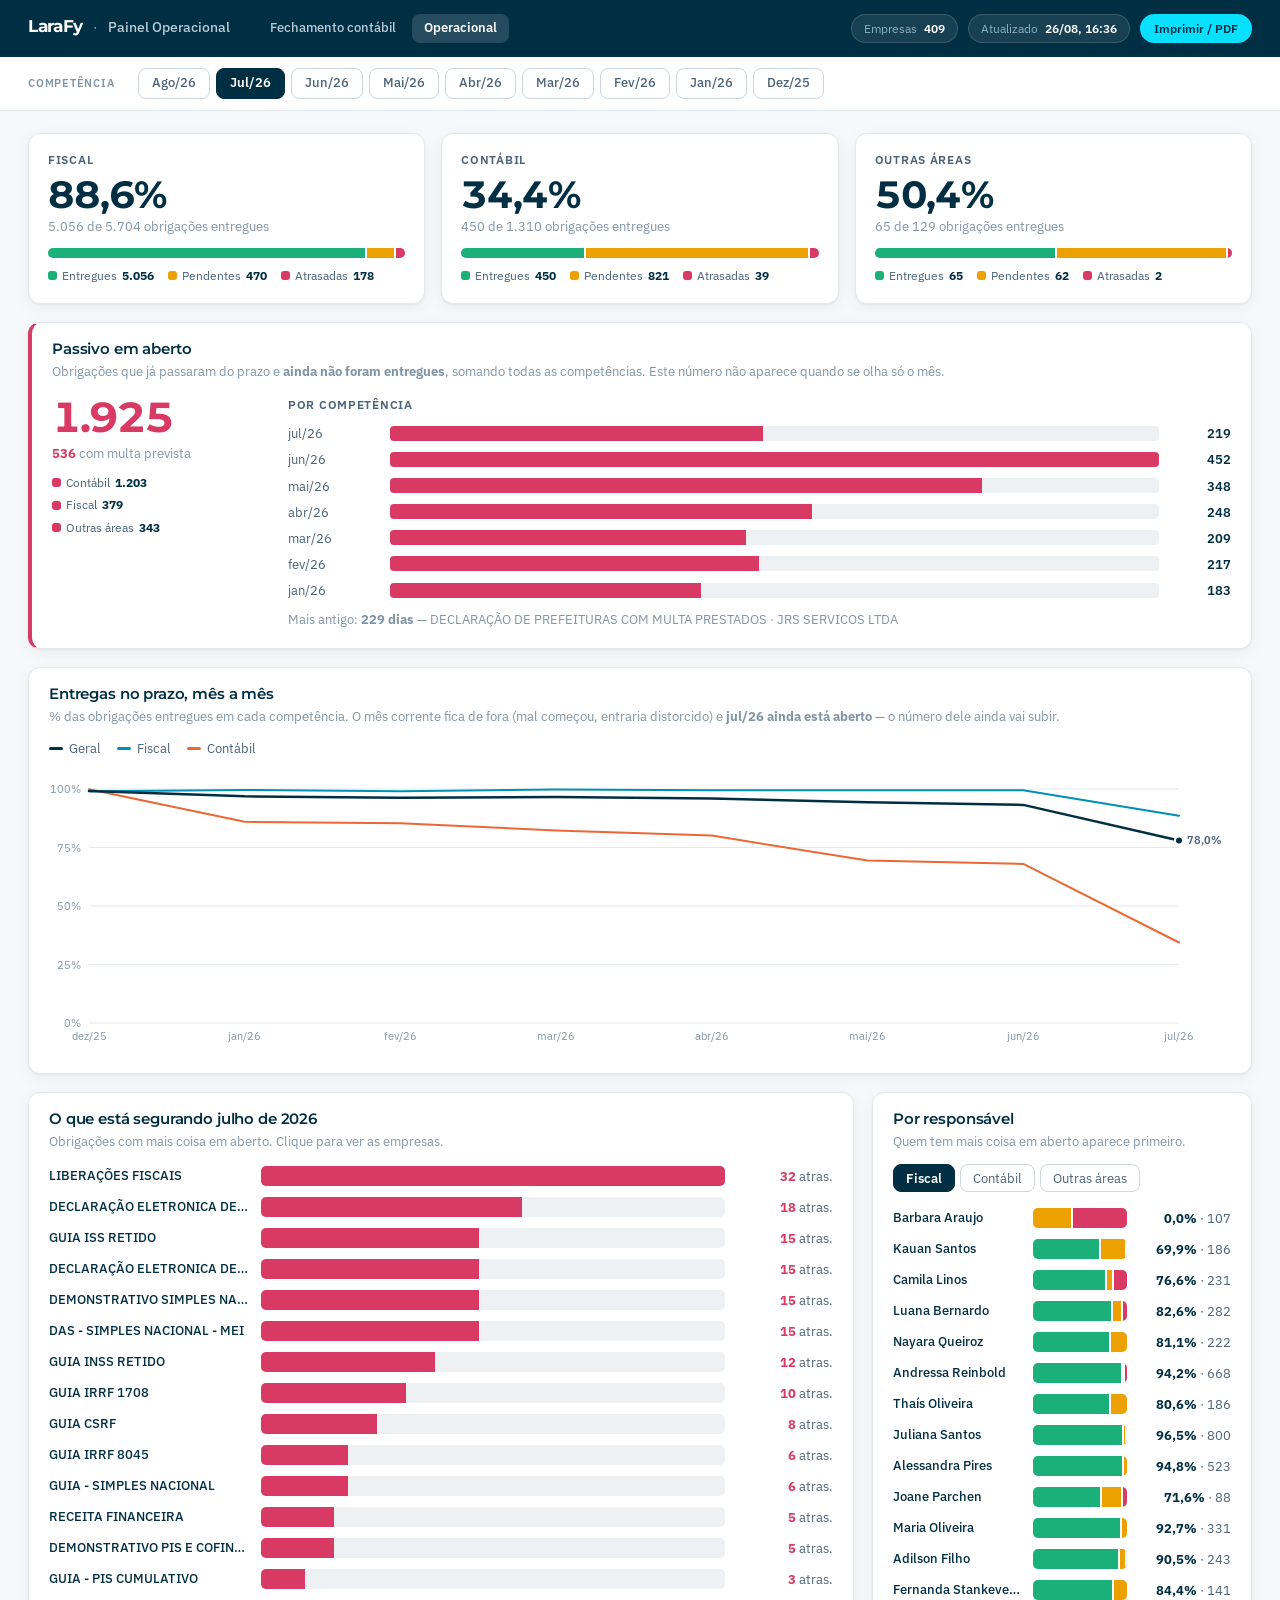
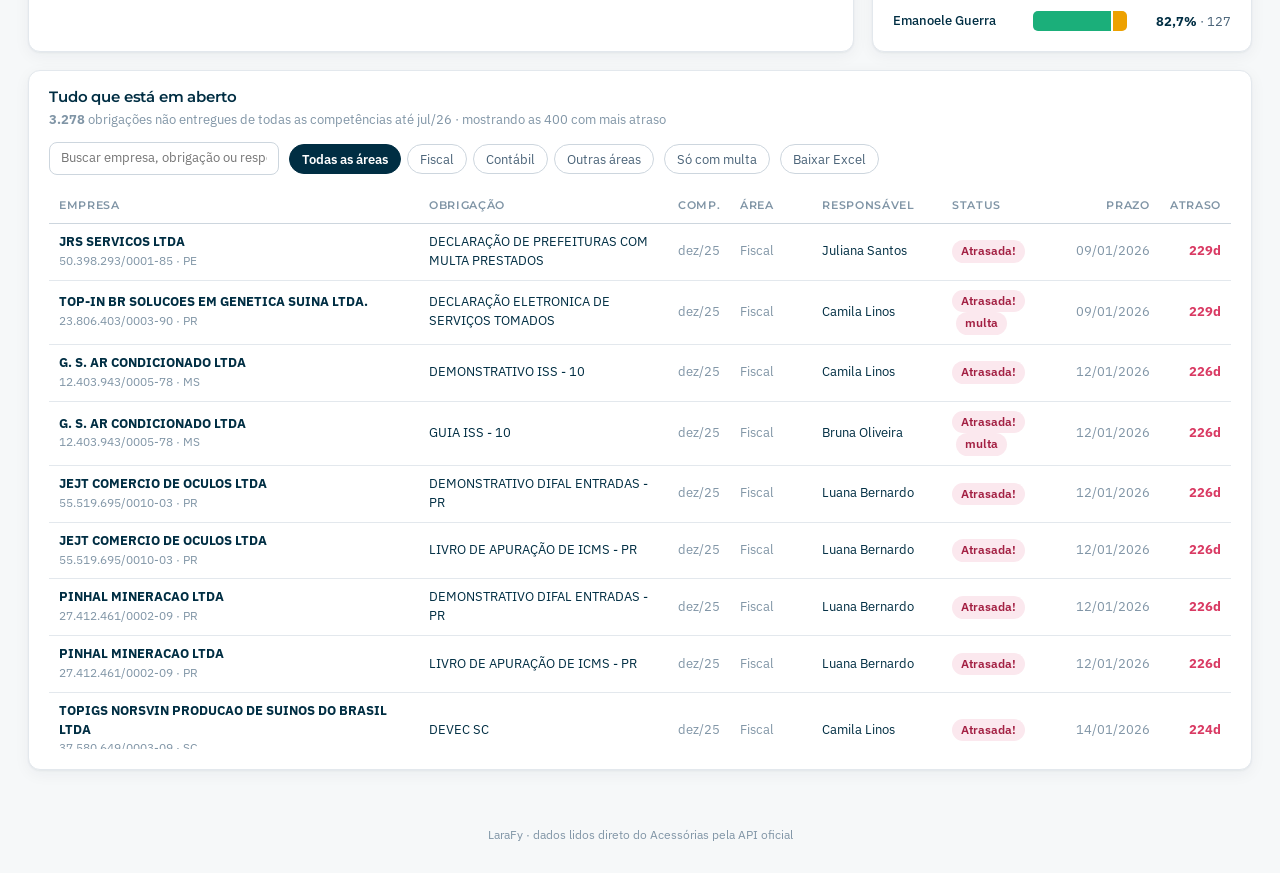
==== operacional.html @ 86444dbc "Painel operacional: todas as obrigacoes por area, com o passivo em aberto Segunda pagina do painel, " ====
<!DOCTYPE html>
<html lang="pt-BR">
<head>
<meta charset="UTF-8">
<meta name="viewport" content="width=device-width, initial-scale=1.0">
<meta name="robots" content="noindex, nofollow, noarchive">
<title>Painel Operacional · LaraFy</title>
<link rel="preconnect" href="https://fonts.googleapis.com">
<link rel="preconnect" href="https://fonts.gstatic.com" crossorigin>
<link href="https://fonts.googleapis.com/css2?family=IBM+Plex+Sans:wght@400;500;600&family=Montserrat:wght@600;700;800&display=swap" rel="stylesheet">
<link rel="stylesheet" href="estilo.css">
</head>
<body>

<header>
  <div class="brand">
    <span class="brand-name">LaraFy</span>
    <span class="brand-sep">·</span>
    <span class="brand-ctx">Painel Operacional</span>
    <nav class="nav">
      <a href="index.html">Fechamento contábil</a>
      <a href="operacional.html" class="on">Operacional</a>
    </nav>
  </div>
  <div class="head-right">
    <div class="pill"><span class="pill-lbl">Empresas</span><span class="pill-val" id="pill-emp">--</span></div>
    <div class="pill"><span class="pill-lbl">Atualizado</span><span class="pill-val" id="pill-upd">--</span></div>
    <button class="btn-print" onclick="window.print()">Imprimir / PDF</button>
  </div>
</header>

<div class="filters">
  <span class="filter-label">Competência</span>
  <div class="comp-list" id="comps"></div>
</div>

<main id="app">
  <div class="loading">Carregando dados do Acessórias…</div>
</main>

<footer>LaraFy · dados lidos direto do Acessórias pela API oficial</footer>
<div class="tip" id="tip"></div>

<script>
const COR = { ok:'#1baf7a', wait:'#eda100', late:'#d93a63', off:'#94a3b8',
              // séries da tendência: slots 1 e 2 da paleta da marca
              fiscal:'#0090b3', contabil:'#eb6834', geral:'#002e43' };
const MESES = ['jan','fev','mar','abr','mai','jun','jul','ago','set','out','nov','dez'];
const MESES_LONGO = { jan:'janeiro', fev:'fevereiro', mar:'março', abr:'abril',
                      mai:'maio', jun:'junho', jul:'julho', ago:'agosto',
                      set:'setembro', out:'outubro', nov:'novembro', dez:'dezembro' };

let DADOS = null, COMP = null;
let abaRanking = 'Fiscal';
let fTime = 'todos', fComp = 'todas', fMulta = false, busca = '';

const $ = id => document.getElementById(id);
const esc = s => String(s == null ? '' : s).replace(/[&<>"]/g, c =>
  ({ '&':'&amp;','<':'&lt;','>':'&gt;','"':'&quot;' }[c]));
const nfmt = n => Number(n || 0).toLocaleString('pt-BR');
const pctTxt = n => Number(n || 0).toLocaleString('pt-BR',
  { minimumFractionDigits: 1, maximumFractionDigits: 1 }) + '%';
const semAcento = s => String(s || '').toLowerCase().normalize('NFD').replace(/[̀-ͯ]/g, '');

function dataBR(iso) {
  const m = String(iso || '').match(/^(\d{4})-(\d{2})-(\d{2})/);
  return m ? `${m[3]}/${m[2]}/${m[1]}` : '—';
}
function COMP_ULTIMA() {
  const t = DADOS.tendencia;
  return t.length ? t[t.length - 1].competencia : '';
}
function compLongo(c) {
  const m = String(c || '').match(/([a-z]{3})\/(\d{2})/);
  return m ? `${MESES_LONGO[m[1]]} de 20${m[2]}` : c;
}
function ordemComp(c) {
  const m = String(c || '').match(/([a-z]{3})\/(\d{2})/);
  return m ? parseInt(m[2]) * 100 + MESES.indexOf(m[1]) + 1 : 0;
}
function cnpjFmt(c) {
  const d = String(c || '').padStart(14, '0');
  return d.length === 14
    ? `${d.slice(0,2)}.${d.slice(2,5)}.${d.slice(5,8)}/${d.slice(8,12)}-${d.slice(12)}` : c;
}
function mostrarTip(ev, html) {
  const t = $('tip'); t.innerHTML = html; t.style.opacity = '1';
  t.style.left = ev.pageX + 'px'; t.style.top = (ev.pageY - 12) + 'px';
}
const esconderTip = () => $('tip').style.opacity = '0';

/* ------------------------------------------------------------ carregamento */
async function carregar() {
  try {
    const r = await fetch('data/operacional.json?ts=' + Date.now());
    if (!r.ok) throw new Error('HTTP ' + r.status);
    DADOS = await r.json();
  } catch (e) {
    $('app').innerHTML = `<div class="erro"><b>Não consegui ler os dados.</b><br>
      Rode <code>py coletar.py</code> e <code>py processar.py</code>, e abra o painel
      pelo atalho (não direto pelo arquivo).<br>
      <span class="muted">Detalhe técnico: ${esc(e.message)}</span></div>`;
    return;
  }
  COMP = DADOS.competencia_foco;
  $('pill-emp').textContent = nfmt(DADOS.meta.total_empresas);
  $('pill-upd').textContent = new Date(DADOS.meta.atualizado_em)
    .toLocaleString('pt-BR', { day:'2-digit', month:'2-digit', hour:'2-digit', minute:'2-digit' });
  montarCompetencias();
  render();
}

function montarCompetencias() {
  const lista = DADOS.competencias.filter(c => DADOS.por_competencia[c]).slice(0, 10);
  $('comps').innerHTML = lista.map(c =>
    `<button class="comp${c === COMP ? ' on' : ''}" data-c="${esc(c)}">${esc(c)}</button>`).join('');
  $('comps').querySelectorAll('.comp').forEach(b => b.onclick = () => {
    COMP = b.dataset.c; montarCompetencias(); render();
    window.scrollTo({ top: 0, behavior: 'smooth' });
  });
}

/* --------------------------------------------------------------- render */
function render() {
  const b = DADOS.por_competencia[COMP];
  if (!b) { $('app').innerHTML = '<div class="loading">Sem dados nesta competência.</div>'; return; }

  $('app').innerHTML = `
    <section class="times">${timesHTML(b)}</section>
    ${passivoHTML()}

    <section class="card">
      <div class="card-head">
        <div>
          <div class="card-title">Entregas no prazo, mês a mês</div>
          <div class="card-sub">% das obrigações entregues em cada competência.
            O mês corrente fica de fora (mal começou, entraria distorcido) e
            <b>${esc(COMP_ULTIMA())} ainda está aberto</b> — o número dele ainda vai subir.</div>
        </div>
        <div class="legend">
          <span class="legend-item"><span class="legend-swatch" style="background:${COR.geral}"></span>Geral</span>
          <span class="legend-item"><span class="legend-swatch" style="background:${COR.fiscal}"></span>Fiscal</span>
          <span class="legend-item"><span class="legend-swatch" style="background:${COR.contabil}"></span>Contábil</span>
        </div>
      </div>
      <div class="card-body"><div class="chart-wrap" id="chart-tend"></div></div>
    </section>

    <section class="split-2">
      <div class="card">
        <div class="card-head"><div>
          <div class="card-title">O que está segurando ${esc(compLongo(COMP))}</div>
          <div class="card-sub">Obrigações com mais coisa em aberto. Clique para ver as empresas.</div>
        </div></div>
        <div class="card-body"><div class="bars" id="bars-obrig"></div></div>
      </div>

      <div class="card">
        <div class="card-head">
          <div>
            <div class="card-title">Por responsável</div>
            <div class="card-sub">Quem tem mais coisa em aberto aparece primeiro.</div>
          </div>
          <div class="abas" id="abas-rank"></div>
        </div>
        <div class="card-body"><div class="bars" id="bars-rank"></div></div>
      </div>
    </section>

    <section class="card">
      <div class="card-head">
        <div>
          <div class="card-title">Tudo que está em aberto</div>
          <div class="card-sub" id="tbl-conta"></div>
        </div>
        <div class="tbl-tools">
          <input class="inp" id="busca" placeholder="Buscar empresa, obrigação ou responsável…" value="${esc(busca)}">
          <div class="chips" id="chips-time"></div>
          <button class="chip${fMulta ? ' on' : ''}" id="chip-multa">Só com multa</button>
          <button class="chip" id="btn-csv">Baixar Excel</button>
        </div>
      </div>
      <div class="card-body" style="padding-top:0">
        <div class="tbl-scroll"><table>
          <thead><tr>
            <th>Empresa</th><th>Obrigação</th><th>Comp.</th><th>Área</th>
            <th>Responsável</th><th>Status</th><th class="num">Prazo</th><th class="num">Atraso</th>
          </tr></thead>
          <tbody id="tbody"></tbody>
        </table></div>
      </div>
    </section>
  `;

  desenharTendencia();
  desenharObrigacoes(b);
  montarRanking(b);
  montarTabela();
}

/* ------------------------------------------------------------- por time */
function timesHTML(b) {
  return DADOS.times.map(t => {
    const k = b.times[t];
    if (!k.total) return '';
    const w = n => (n / k.total) * 100;
    const entregues = k.entregues + k.entregues_atrasados;
    return `
    <div class="card time-card">
      <div class="time-nome">${esc(DADOS.nome_time[t] || t)}</div>
      <div class="time-pct">${pctTxt(k.percentual_entregues)}</div>
      <div class="time-sub">${nfmt(entregues)} de ${nfmt(k.total)} obrigações entregues</div>
      <div class="empilhada">
        ${entregues ? `<i style="width:${w(entregues)}%;background:${COR.ok}"></i>` : ''}
        ${k.pendentes ? `<i style="width:${w(k.pendentes)}%;background:${COR.wait}"></i>` : ''}
        ${k.atrasadas ? `<i style="width:${w(k.atrasadas)}%;background:${COR.late}"></i>` : ''}
      </div>
      <div class="empilhada-leg">
        <span><span class="dot" style="background:${COR.ok}"></span>Entregues <b>${nfmt(entregues)}</b></span>
        <span><span class="dot" style="background:${COR.wait}"></span>Pendentes <b>${nfmt(k.pendentes)}</b></span>
        <span><span class="dot" style="background:${COR.late}"></span>Atrasadas <b>${nfmt(k.atrasadas)}</b></span>
      </div>
    </div>`;
  }).join('');
}

/* -------------------------------------------------------------- passivo */
function passivoHTML() {
  const p = DADOS.passivo;
  if (!p.total) return '';
  const maiores = p.por_competencia.filter(x => x.total).slice(0, 7);
  const max = Math.max(...maiores.map(x => x.total), 1);
  const times = Object.entries(p.por_time).sort((a, b) => b[1] - a[1]);
  return `
  <section class="card passivo">
    <div class="card-head"><div>
      <div class="card-title">Passivo em aberto</div>
      <div class="card-sub">Obrigações que já passaram do prazo e <b>ainda não foram entregues</b>,
        somando todas as competências. Este número não aparece quando se olha só o mês.</div>
    </div></div>
    <div class="card-body">
      <div class="passivo-grid">
        <div>
          <div class="passivo-num">${nfmt(p.total)}</div>
          <div class="time-sub" style="margin-top:6px">
            ${p.com_multa ? `<b style="color:var(--late)">${nfmt(p.com_multa)}</b> com multa prevista` : 'sem multa prevista'}
          </div>
          <div class="empilhada-leg" style="margin-top:12px;flex-direction:column;gap:5px">
            ${times.map(([t, n]) => `<span><span class="dot" style="background:${COR.late}"></span>
              ${esc(t)} <b>${nfmt(n)}</b></span>`).join('')}
          </div>
        </div>
        <div>
          <div class="time-nome" style="margin-bottom:11px">Por competência</div>
          <div class="mini">
            ${maiores.map(x => `
              <div class="mini-row" data-comp="${esc(x.competencia)}" style="cursor:pointer">
                <span>${esc(x.competencia)}</span>
                <div class="mini-track"><i style="width:${(x.total / max) * 100}%"></i></div>
                <span class="mini-val">${nfmt(x.total)}</span>
              </div>`).join('')}
          </div>
          <div class="card-sub" style="margin-top:11px">
            Mais antigo: <b>${nfmt(p.mais_antigos[0].dias_atraso)} dias</b> —
            ${esc(p.mais_antigos[0].obrigacao)} · ${esc(p.mais_antigos[0].empresa)}
          </div>
        </div>
      </div>
    </div>
  </section>`;
}

/* ------------------------------------------------------------ tendência */
function desenharTendencia() {
  const box = $('chart-tend');
  const t = DADOS.tendencia.filter(x => x.total > 0).slice(-12);
  if (t.length < 2) { box.innerHTML = '<div class="loading">Poucos meses para traçar a linha.</div>'; return; }

  const W = box.clientWidth || 900, H = 280;
  const M = { t: 16, r: 52, b: 30, l: 40 };
  const px = i => M.l + (i / Math.max(1, t.length - 1)) * (W - M.l - M.r);
  const py = v => H - M.b - (v / 100) * (H - M.t - M.b);
  const linha = campo => t.map((p, i) =>
    (i ? 'L' : 'M') + px(i).toFixed(1) + ' ' + py(p[campo]).toFixed(1)).join(' ');
  const ponta = (campo, cor) => {
    const u = t[t.length - 1];
    return `<circle cx="${px(t.length - 1)}" cy="${py(u[campo])}" r="4" fill="${cor}"
              stroke="#fff" stroke-width="2"/>
            <text x="${px(t.length - 1) + 8}" y="${py(u[campo]) + 4}" class="axis-txt b"
              fill="${cor}">${pctTxt(u[campo])}</text>`;
  };

  box.innerHTML = `<svg viewBox="0 0 ${W} ${H}" style="height:${H}px" id="svg-t">
    ${[0, 25, 50, 75, 100].map(v => `
      <line class="grid-line" x1="${M.l}" x2="${W - M.r}" y1="${py(v)}" y2="${py(v)}"/>
      <text class="axis-txt" x="${M.l - 8}" y="${py(v) + 4}" text-anchor="end">${v}%</text>`).join('')}
    ${t.map((p, i) => `<text class="axis-txt" x="${px(i)}" y="${H - M.b + 17}"
        text-anchor="middle">${esc(p.competencia)}</text>`).join('')}
    <path d="${linha('fiscal')}" fill="none" stroke="${COR.fiscal}" stroke-width="2"
          stroke-linecap="round" stroke-linejoin="round"/>
    <path d="${linha('contabil')}" fill="none" stroke="${COR.contabil}" stroke-width="2"
          stroke-linecap="round" stroke-linejoin="round"/>
    <path d="${linha('geral')}" fill="none" stroke="${COR.geral}" stroke-width="2.5"
          stroke-linecap="round" stroke-linejoin="round"/>
    ${ponta('geral', COR.geral)}
    <line id="cross" x1="0" x2="0" y1="${M.t}" y2="${H - M.b}" stroke="${COR.geral}"
          stroke-width="1" opacity="0"/>
    <rect id="hit" x="${M.l}" y="${M.t}" width="${W - M.l - M.r}" height="${H - M.t - M.b}" fill="transparent"/>
  </svg>`;

  const svg = $('svg-t'), cross = $('cross');
  $('hit').addEventListener('mousemove', ev => {
    const r = svg.getBoundingClientRect();
    const x = (ev.clientX - r.left) * (W / r.width);
    let i = Math.round(((x - M.l) / (W - M.l - M.r)) * (t.length - 1));
    i = Math.max(0, Math.min(t.length - 1, i));
    const p = t[i];
    cross.setAttribute('x1', px(i)); cross.setAttribute('x2', px(i)); cross.setAttribute('opacity', '.3');
    mostrarTip(ev, `<div class="tip-ttl">${esc(compLongo(p.competencia))} · ${nfmt(p.total)} obrigações</div>
      <div class="tip-row"><span class="dot" style="background:${COR.geral}"></span>Geral: <b>${pctTxt(p.geral)}</b></div>
      <div class="tip-row"><span class="dot" style="background:${COR.fiscal}"></span>Fiscal: <b>${pctTxt(p.fiscal)}</b></div>
      <div class="tip-row"><span class="dot" style="background:${COR.contabil}"></span>Contábil: <b>${pctTxt(p.contabil)}</b></div>`);
  });
  $('hit').addEventListener('mouseleave', () => { cross.setAttribute('opacity', '0'); esconderTip(); });
}

/* ----------------------------------------------------------- obrigações */
function desenharObrigacoes(b) {
  const lista = b.obrigacoes.filter(o => o.atrasadas + o.pendentes > 0).slice(0, 14);
  if (!lista.length) {
    $('bars-obrig').innerHTML = '<div class="loading">Nada em aberto nesta competência.</div>';
    return;
  }
  const max = Math.max(...lista.map(o => o.atrasadas + o.pendentes), 1);
  $('bars-obrig').innerHTML = lista.map(o => `
    <div class="bar-row" data-o="${esc(o.obrigacao)}" style="grid-template-columns:200px 1fr 96px;cursor:pointer">
      <div class="bar-name" title="${esc(o.obrigacao)}">${esc(o.obrigacao)}</div>
      <div class="bar-track">
        ${o.atrasadas ? `<i style="width:${(o.atrasadas / max) * 100}%;background:${COR.late}"></i>` : ''}
        ${o.pendentes ? `<i style="width:${(o.pendentes / max) * 100}%;background:${COR.wait}"></i>` : ''}
      </div>
      <div class="bar-val">${o.atrasadas ? `<b style="color:${COR.late}">${nfmt(o.atrasadas)}</b> atras.` : ''}
        ${o.pendentes ? `<b>${nfmt(o.pendentes)}</b> pend.` : ''}</div>
    </div>`).join('');

  $('bars-obrig').querySelectorAll('.bar-row').forEach(row => {
    const o = lista.find(x => x.obrigacao === row.dataset.o);
    row.addEventListener('mousemove', ev => mostrarTip(ev,
      `<div class="tip-ttl">${esc(o.obrigacao)}</div>
       <div class="tip-row">${esc(o.time)} · ${nfmt(o.total)} no mês · ${pctTxt(o.percentual)} entregue</div>
       <div class="tip-row"><span class="dot" style="background:${COR.late}"></span>Atrasadas: <b>${nfmt(o.atrasadas)}</b></div>
       <div class="tip-row"><span class="dot" style="background:${COR.wait}"></span>Pendentes: <b>${nfmt(o.pendentes)}</b></div>`));
    row.addEventListener('mouseleave', esconderTip);
    row.addEventListener('click', () => {
      busca = o.obrigacao; fComp = COMP; $('busca').value = o.obrigacao;
      montarTabela();
      document.querySelector('.tbl-scroll').scrollIntoView({ behavior: 'smooth', block: 'center' });
    });
  });
}

/* ------------------------------------------------------------- ranking */
function montarRanking(b) {
  const comTime = DADOS.times.filter(t => (b.ranking[t] || []).length);
  if (!comTime.includes(abaRanking)) abaRanking = comTime[0];
  $('abas-rank').innerHTML = comTime.map(t =>
    `<button class="aba${t === abaRanking ? ' on' : ''}" data-t="${t}">${esc(DADOS.nome_time[t] || t)}</button>`).join('');
  $('abas-rank').querySelectorAll('.aba').forEach(a => a.onclick = () => {
    abaRanking = a.dataset.t; montarRanking(b);
  });

  const lista = (b.ranking[abaRanking] || [])
    .slice().sort((x, y) => (y.pendentes + y.atrasadas) - (x.pendentes + x.atrasadas)
                            || y.total - x.total).slice(0, 14);
  $('bars-rank').innerHTML = lista.map(r => {
    const ent = r.entregues + r.entregues_atrasados, w = n => (n / r.total) * 100;
    return `<div class="bar-row" data-n="${esc(r.nome)}" style="cursor:pointer">
      <div class="bar-name" title="${esc(r.nome)}">${esc(r.nome)}</div>
      <div class="bar-track">
        ${ent ? `<i style="width:${w(ent)}%;background:${COR.ok}"></i>` : ''}
        ${r.pendentes ? `<i style="width:${w(r.pendentes)}%;background:${COR.wait}"></i>` : ''}
        ${r.atrasadas ? `<i style="width:${w(r.atrasadas)}%;background:${COR.late}"></i>` : ''}
      </div>
      <div class="bar-val"><b>${pctTxt(r.percentual)}</b> · ${nfmt(r.total)}</div>
    </div>`;
  }).join('') || '<div class="loading">Sem dados nesta área.</div>';

  $('bars-rank').querySelectorAll('.bar-row').forEach(row => {
    const r = lista.find(x => x.nome === row.dataset.n);
    row.addEventListener('mousemove', ev => mostrarTip(ev, `<div class="tip-ttl">${esc(r.nome)}</div>
      <div class="tip-row"><span class="dot" style="background:${COR.ok}"></span>Entregues: <b>${nfmt(r.entregues + r.entregues_atrasados)}</b></div>
      <div class="tip-row"><span class="dot" style="background:${COR.wait}"></span>Pendentes: <b>${nfmt(r.pendentes)}</b></div>
      <div class="tip-row"><span class="dot" style="background:${COR.late}"></span>Atrasadas: <b>${nfmt(r.atrasadas)}</b></div>`));
    row.addEventListener('mouseleave', esconderTip);
    row.addEventListener('click', () => {
      busca = r.nome; $('busca').value = r.nome; montarTabela();
      document.querySelector('.tbl-scroll').scrollIntoView({ behavior: 'smooth', block: 'center' });
    });
  });
}

/* -------------------------------------------------------------- tabela */
function montarTabela() {
  const times = [['todos', 'Todas as áreas']].concat(
    DADOS.times.map(t => [t, DADOS.nome_time[t] || t]));
  $('chips-time').innerHTML = times.map(([k, l]) =>
    `<button class="chip${fTime === k ? ' on' : ''}" data-k="${k}">${esc(l)}</button>`).join('');
  $('chips-time').querySelectorAll('.chip').forEach(c => c.onclick = () => {
    fTime = c.dataset.k; montarTabela();
  });
  $('chip-multa').onclick = () => { fMulta = !fMulta; montarTabela(); };
  $('chip-multa').className = 'chip' + (fMulta ? ' on' : '');
  $('busca').oninput = e => { busca = e.target.value; montarTabela(); };
  $('btn-csv').onclick = () => baixarCSV(filtrar());

  const linhas = filtrar();
  $('tbl-conta').innerHTML = `<b>${nfmt(linhas.length)}</b> obrigações não entregues
    ${fComp !== 'todas' ? 'em ' + esc(fComp) : 'de todas as competências até ' + esc(DADOS.competencia_foco)}
    ${linhas.length > 400 ? ' · mostrando as 400 com mais atraso' : ''}`;

  $('tbody').innerHTML = linhas.slice(0, 400).map(e => `
    <tr>
      <td><b>${esc(e.empresa)}</b><br><span class="muted" style="font-size:11.5px">${esc(cnpjFmt(e.cnpj))} · ${esc(e.uf || '—')}</span></td>
      <td>${esc(e.obrigacao)}</td>
      <td class="muted">${esc(e.competencia)}</td>
      <td class="muted">${esc(e.time)}</td>
      <td>${esc(e.responsavel || '—')}</td>
      <td><span class="tag ${e.semaforo === 'red' ? 'late' : 'wait'}">${esc(e.status || '—')}</span>
          ${e.multa ? '<span class="tag multa" style="margin-left:4px">multa</span>' : ''}</td>
      <td class="num muted">${dataBR(e.prazo)}</td>
      <td class="num">${e.dias_atraso ? `<b style="color:${COR.late}">${nfmt(e.dias_atraso)}d</b>` : '<span class="muted">no prazo</span>'}</td>
    </tr>`).join('') ||
    '<tr><td colspan="8" class="muted" style="padding:26px;text-align:center">Nada encontrado.</td></tr>';
}

function filtrar() {
  const q = semAcento(busca.trim());
  return DADOS.aberto.filter(e => {
    if (fTime !== 'todos' && (DADOS.nome_time[fTime] || fTime) !== e.time) return false;
    if (fComp !== 'todas' && e.competencia !== fComp) return false;
    if (fMulta && !e.multa) return false;
    if (!q) return true;
    return semAcento(e.empresa + ' ' + e.obrigacao + ' ' + e.responsavel + ' ' + e.cnpj).includes(q);
  });
}

function baixarCSV(linhas) {
  const cab = ['Empresa','CNPJ','UF','Obrigacao','Competencia','Area','Departamento',
               'Responsavel','Status','Prazo','DiasAtraso','Multa'];
  const corpo = linhas.map(e => [e.empresa, cnpjFmt(e.cnpj), e.uf, e.obrigacao, e.competencia,
    e.time, e.departamento, e.responsavel, e.status, dataBR(e.prazo), e.dias_atraso,
    e.multa ? 'Sim' : 'Nao']);
  const csv = '﻿' + [cab, ...corpo]
    .map(l => l.map(c => `"${String(c == null ? '' : c).replace(/"/g, '""')}"`).join(';')).join('\r\n');
  const a = document.createElement('a');
  a.href = URL.createObjectURL(new Blob([csv], { type: 'text/csv;charset=utf-8' }));
  a.download = 'obrigacoes-em-aberto.csv';
  a.click(); URL.revokeObjectURL(a.href);
}

// clique numa competência do passivo filtra a tabela por ela
document.addEventListener('click', ev => {
  const row = ev.target.closest('.mini-row');
  if (!row || !DADOS) return;
  fComp = (fComp === row.dataset.comp) ? 'todas' : row.dataset.comp;
  montarTabela();
  document.querySelector('.tbl-scroll').scrollIntoView({ behavior: 'smooth', block: 'center' });
});

window.addEventListener('resize', () => { if (DADOS) desenharTendencia(); });
carregar();
</script>
</body>
</html>
---- estilo.css ----
/* Estilo comum das paginas do painel LaraFy.
   Cores e fontes do Manual de Marca; paleta de status validada para
   daltonismo e contraste (skill dataviz). */

  *, *::before, *::after { margin: 0; padding: 0; box-sizing: border-box; }

  :root {
    --navy: #002e43;
    --navy-light: #0b4258;
    --cyan: #07e0ff;
    --cyan-dim: #00738f;      /* o cyan da marca nao tem contraste para texto */

    --bg: #f6f8f9;
    --surface: #ffffff;
    --border: #e3e8ed;
    --border-strong: #cdd6de;

    --text: #002e43;
    --text-secondary: #4a6378;
    --text-muted: #8095a6;

    /* status - reservados, nunca usados como "mais uma série" */
    --ok: #1baf7a;
    --ok-bg: #e4f6ee;
    --wait: #eda100;
    --wait-bg: #fcf3dd;
    --late: #d93a63;
    --late-bg: #fbe8ee;
    --off: #94a3b8;
    --off-bg: #eef1f4;

    --shadow: 0 1px 2px rgba(0,46,67,.05), 0 4px 16px rgba(0,46,67,.05);
    --radius: 12px;
  }

  body {
    font-family: 'IBM Plex Sans', -apple-system, BlinkMacSystemFont, 'Segoe UI', sans-serif;
    background: var(--bg);
    color: var(--text);
    font-size: 14px;
    line-height: 1.45;
    -webkit-font-smoothing: antialiased;
  }

  /* ---------------------------------------------------------- cabeçalho */
  header {
    background: var(--navy);
    color: #fff;
    padding: 14px 28px;
    display: flex; align-items: center; justify-content: space-between;
    gap: 20px; flex-wrap: wrap;
  }
  /* Montserrat nos titulos, como manda o Manual de Marca */
  .brand-name, .card-title, .tile-val, .hero-pct b, .hero-count, thead th {
    font-family: 'Montserrat', 'IBM Plex Sans', sans-serif;
  }
  .brand { display: flex; align-items: baseline; gap: 10px; }
  .brand-name { font-size: 17px; font-weight: 700; letter-spacing: -.02em; }
  .brand-sep { color: var(--cyan); }
  .brand-ctx { font-size: 14px; font-weight: 500; color: #b8ccd8; }
  .head-right { display: flex; align-items: center; gap: 10px; font-size: 12px; }
  .pill {
    background: rgba(255,255,255,.09); border: 1px solid rgba(255,255,255,.14);
    border-radius: 999px; padding: 5px 12px; display: flex; gap: 7px; align-items: center;
  }
  .pill-lbl { color: #8fb0c2; }
  .pill-val { font-weight: 600; font-variant-numeric: tabular-nums; }
  .btn-print {
    background: var(--cyan); color: var(--navy); border: 0; border-radius: 999px;
    padding: 6px 14px; font: inherit; font-size: 12px; font-weight: 600; cursor: pointer;
  }
  .btn-print:hover { background: #57e9ff; }

  /* --------------------------------------------------------- barra filtro */
  .filters {
    background: var(--surface); border-bottom: 1px solid var(--border);
    padding: 11px 28px; display: flex; align-items: center; gap: 22px; flex-wrap: wrap;
    position: sticky; top: 0; z-index: 20;
  }
  .filter-label {
    font-size: 11px; font-weight: 600; text-transform: uppercase;
    letter-spacing: .07em; color: var(--text-muted); margin-right: 2px;
  }
  .comp-list { display: flex; gap: 6px; flex-wrap: wrap; }
  .comp {
    border: 1px solid var(--border-strong); background: var(--surface);
    color: var(--text-secondary); border-radius: 8px; padding: 5px 13px;
    font: inherit; font-size: 13px; font-weight: 500; cursor: pointer;
    text-transform: capitalize; transition: .12s;
  }
  .comp:hover { border-color: var(--cyan); color: var(--navy); }
  .comp.on { background: var(--navy); border-color: var(--navy); color: #fff; font-weight: 600; }

  main { padding: 22px 28px 48px; max-width: 1480px; margin: 0 auto; display: grid; gap: 18px; }

  .card {
    background: var(--surface); border: 1px solid var(--border);
    border-radius: var(--radius); box-shadow: var(--shadow);
  }
  .card-head {
    padding: 15px 20px 0; display: flex; justify-content: space-between;
    align-items: flex-start; gap: 14px; flex-wrap: wrap;
  }
  .card-title { font-size: 15px; font-weight: 600; letter-spacing: -.01em; }
  .card-sub { font-size: 12.5px; color: var(--text-muted); margin-top: 2px; }
  .card-body { padding: 16px 20px 20px; }

  /* ------------------------------------------------------------- topo */
  .top { display: grid; grid-template-columns: 320px 1fr; gap: 18px; }
  @media (max-width: 1080px) { .top { grid-template-columns: 1fr; } }

  .hero { display: flex; flex-direction: column; align-items: center; justify-content: center;
          padding: 22px 20px 24px; text-align: center; }
  .hero-ring { position: relative; width: 190px; height: 190px; }
  .hero-pct {
    position: absolute; inset: 0; display: flex; flex-direction: column;
    align-items: center; justify-content: center;
  }
  .hero-pct b {
    font-size: 46px; font-weight: 700; letter-spacing: -.035em;
    line-height: 1; font-variant-numeric: tabular-nums;
  }
  .hero-pct span { font-size: 12px; color: var(--text-muted); margin-top: 5px;
                   text-transform: uppercase; letter-spacing: .08em; font-weight: 600; }
  .hero-count { margin-top: 16px; font-size: 15px; font-weight: 500; }
  .hero-count b { font-variant-numeric: tabular-nums; }
  .hero-prazo { margin-top: 5px; font-size: 12.5px; color: var(--text-muted); }

  .tiles { display: grid; grid-template-columns: repeat(4, 1fr); gap: 14px; }
  @media (max-width: 900px) { .tiles { grid-template-columns: repeat(2, 1fr); } }
  .tile { padding: 15px 17px 16px; border-radius: var(--radius);
          border: 1px solid var(--border); background: var(--surface); box-shadow: var(--shadow); }
  .tile-top { display: flex; align-items: center; gap: 7px; }
  .dot { width: 9px; height: 9px; border-radius: 3px; flex: none; }
  .tile-lbl { font-size: 12px; font-weight: 600; color: var(--text-secondary);
              text-transform: uppercase; letter-spacing: .05em; }
  .tile-val { font-size: 32px; font-weight: 700; letter-spacing: -.03em;
              margin-top: 7px; font-variant-numeric: tabular-nums; line-height: 1; }
  .tile-sub { font-size: 12px; color: var(--text-muted); margin-top: 6px; min-height: 17px; }
  .tile-bar { height: 4px; border-radius: 2px; background: var(--off-bg); margin-top: 11px; overflow: hidden; }
  .tile-bar i { display: block; height: 100%; border-radius: 2px; }

  .split-2 { display: grid; grid-template-columns: 1fr 380px; gap: 18px; }
  @media (max-width: 1180px) { .split-2 { grid-template-columns: 1fr; } }

  /* ----------------------------------------------------------- gráficos */
  .legend { display: flex; gap: 16px; align-items: center; flex-wrap: wrap; }
  .legend-item { display: flex; align-items: center; gap: 6px; font-size: 12.5px; color: var(--text-secondary); }
  .legend-swatch { width: 14px; height: 3px; border-radius: 2px; }
  .chart-wrap { position: relative; }
  svg { display: block; width: 100%; overflow: visible; }
  .grid-line { stroke: var(--border); stroke-width: 1; }
  .axis-txt { fill: var(--text-muted); font-size: 11px; font-family: inherit; }
  .axis-txt.b { fill: var(--text-secondary); font-weight: 600; }

  .tip {
    position: absolute; pointer-events: none; opacity: 0; transition: opacity .1s;
    background: var(--navy); color: #fff; border-radius: 8px; padding: 9px 12px;
    font-size: 12.5px; box-shadow: 0 6px 20px rgba(0,46,67,.22); z-index: 30;
    white-space: nowrap; transform: translate(-50%, -100%);
  }
  .tip b { font-variant-numeric: tabular-nums; }
  .tip-row { display: flex; align-items: center; gap: 7px; margin-top: 3px; }
  .tip-ttl { font-weight: 600; border-bottom: 1px solid rgba(255,255,255,.18);
             padding-bottom: 4px; margin-bottom: 2px; }

  .bars { display: grid; gap: 11px; }
  .bar-row { display: grid; grid-template-columns: 128px 1fr 92px; gap: 12px; align-items: center; }
  .bar-name { font-size: 13px; font-weight: 500; white-space: nowrap;
              overflow: hidden; text-overflow: ellipsis; }
  .bar-track { height: 20px; background: var(--off-bg); border-radius: 5px; overflow: hidden; display: flex; }
  .bar-track i { height: 100%; display: block; }
  .bar-track i + i { border-left: 2px solid var(--surface); }
  .bar-val { font-size: 12.5px; color: var(--text-secondary); text-align: right;
             font-variant-numeric: tabular-nums; }
  .bar-val b { color: var(--text); }

  /* ------------------------------------------------------------ tabela */
  .tbl-tools { display: flex; gap: 10px; flex-wrap: wrap; align-items: center; }
  .inp {
    border: 1px solid var(--border-strong); border-radius: 8px; padding: 6px 11px;
    font: inherit; font-size: 13px; color: var(--text); background: var(--surface); min-width: 230px;
  }
  .inp:focus { outline: 2px solid var(--cyan); outline-offset: -1px; border-color: var(--cyan); }
  .chips { display: flex; gap: 6px; }
  .chip {
    border: 1px solid var(--border-strong); background: var(--surface); border-radius: 999px;
    padding: 5px 12px; font: inherit; font-size: 12.5px; cursor: pointer; color: var(--text-secondary);
  }
  .chip.on { background: var(--navy); border-color: var(--navy); color: #fff; font-weight: 600; }
  .tbl-scroll { overflow-x: auto; margin-top: 14px; max-height: 560px; overflow-y: auto; }
  table { width: 100%; border-collapse: collapse; font-size: 13px; }
  thead th {
    position: sticky; top: 0; background: var(--surface); text-align: left;
    font-size: 11px; text-transform: uppercase; letter-spacing: .06em;
    color: var(--text-muted); font-weight: 600; padding: 9px 10px;
    border-bottom: 1px solid var(--border-strong); white-space: nowrap; z-index: 2;
  }
  tbody td { padding: 9px 10px; border-bottom: 1px solid var(--border); vertical-align: middle; }
  tbody tr:hover { background: #f8fafb; }
  .num { text-align: right; font-variant-numeric: tabular-nums; white-space: nowrap; }
  .tag {
    display: inline-flex; align-items: center; gap: 6px; padding: 3px 9px;
    border-radius: 999px; font-size: 11.5px; font-weight: 600; white-space: nowrap;
  }
  .tag.ok { background: var(--ok-bg); color: #0a6a48; }
  .tag.wait { background: var(--wait-bg); color: #8a5d00; }
  .tag.late { background: var(--late-bg); color: #a32043; }
  .tag.off { background: var(--off-bg); color: #55697a; }
  .muted { color: var(--text-muted); }

  .aviso {
    display: flex; gap: 11px; align-items: flex-start;
    background: var(--wait-bg); border: 1px solid #f0d9a0;
    border-radius: var(--radius); padding: 13px 16px; font-size: 13px; color: #6b4a05;
  }
  .aviso b { color: #513806; }
  .aviso-icone {
    flex: none; width: 18px; height: 18px; border-radius: 50%; background: var(--wait);
    color: #fff; font-size: 12px; font-weight: 700; display: flex;
    align-items: center; justify-content: center; margin-top: 1px;
  }
  .aviso-linha + .aviso-linha { margin-top: 5px; }

  footer { padding: 8px 28px 30px; color: var(--text-muted); font-size: 12px; text-align: center; }
  .loading { padding: 70px 20px; text-align: center; color: var(--text-muted); }
  .erro { padding: 22px; border-radius: var(--radius); background: var(--late-bg);
          color: #a01b1b; border: 1px solid #f2c4c4; }

  @media print {
    header { background: #fff !important; color: var(--navy) !important; }
    .filters, .btn-print, .tbl-tools { display: none; }
    .card { break-inside: avoid; box-shadow: none; }
    body { background: #fff; }
  }

/* ------------------------------------------------- navegação entre páginas */
.nav { display: flex; gap: 4px; margin-left: 18px; }
.nav a {
  color: #b8ccd8; text-decoration: none; font-size: 13px; font-weight: 500;
  padding: 5px 12px; border-radius: 8px; transition: .12s;
}
.nav a:hover { background: rgba(255,255,255,.08); color: #fff; }
.nav a.on { background: rgba(255,255,255,.14); color: #fff; font-weight: 600; }

/* ------------------------------------------------------ painel operacional */
.times { display: grid; grid-template-columns: repeat(3, 1fr); gap: 16px; }
@media (max-width: 980px) { .times { grid-template-columns: 1fr; } }

.time-card { padding: 17px 19px 19px; }
.time-nome {
  font-size: 12px; font-weight: 600; text-transform: uppercase;
  letter-spacing: .06em; color: var(--text-secondary);
}
.time-pct {
  font-family: 'Montserrat', sans-serif; font-size: 38px; font-weight: 700;
  letter-spacing: -.03em; line-height: 1.05; margin-top: 6px;
  font-variant-numeric: tabular-nums;
}
.time-sub { font-size: 12.5px; color: var(--text-muted); margin-top: 2px; }
.empilhada { display: flex; height: 10px; border-radius: 5px; overflow: hidden;
             margin-top: 13px; background: var(--off-bg); }
.empilhada i { display: block; height: 100%; }
.empilhada i + i { border-left: 2px solid var(--surface); }
.empilhada-leg { display: flex; gap: 14px; margin-top: 9px; flex-wrap: wrap; }
.empilhada-leg span { font-size: 12px; color: var(--text-secondary);
                      display: flex; align-items: center; gap: 5px; }
.empilhada-leg b { font-variant-numeric: tabular-nums; color: var(--text); }

.passivo { border-left: 4px solid var(--late); }
.passivo-num {
  font-family: 'Montserrat', sans-serif; font-size: 42px; font-weight: 700;
  letter-spacing: -.03em; line-height: 1; color: var(--late);
  font-variant-numeric: tabular-nums;
}
.passivo-grid { display: grid; grid-template-columns: 210px 1fr; gap: 26px; align-items: start; }
@media (max-width: 860px) { .passivo-grid { grid-template-columns: 1fr; } }
.mini { display: grid; gap: 8px; }
.mini-row { display: grid; grid-template-columns: 92px 1fr 62px; gap: 10px; align-items: center; }
.mini-row span:first-child { font-size: 12.5px; color: var(--text-secondary); }
.mini-track { height: 15px; background: var(--off-bg); border-radius: 4px; overflow: hidden; }
.mini-track i { display: block; height: 100%; background: var(--late); }
.mini-val { font-size: 12.5px; text-align: right; font-variant-numeric: tabular-nums; font-weight: 600; }

.abas { display: flex; gap: 5px; }
.aba {
  border: 1px solid var(--border-strong); background: var(--surface); color: var(--text-secondary);
  border-radius: 8px; padding: 4px 12px; font: inherit; font-size: 12.5px; cursor: pointer;
}
.aba.on { background: var(--navy); border-color: var(--navy); color: #fff; font-weight: 600; }

.tag.multa { background: var(--late-bg); color: #a32043; }
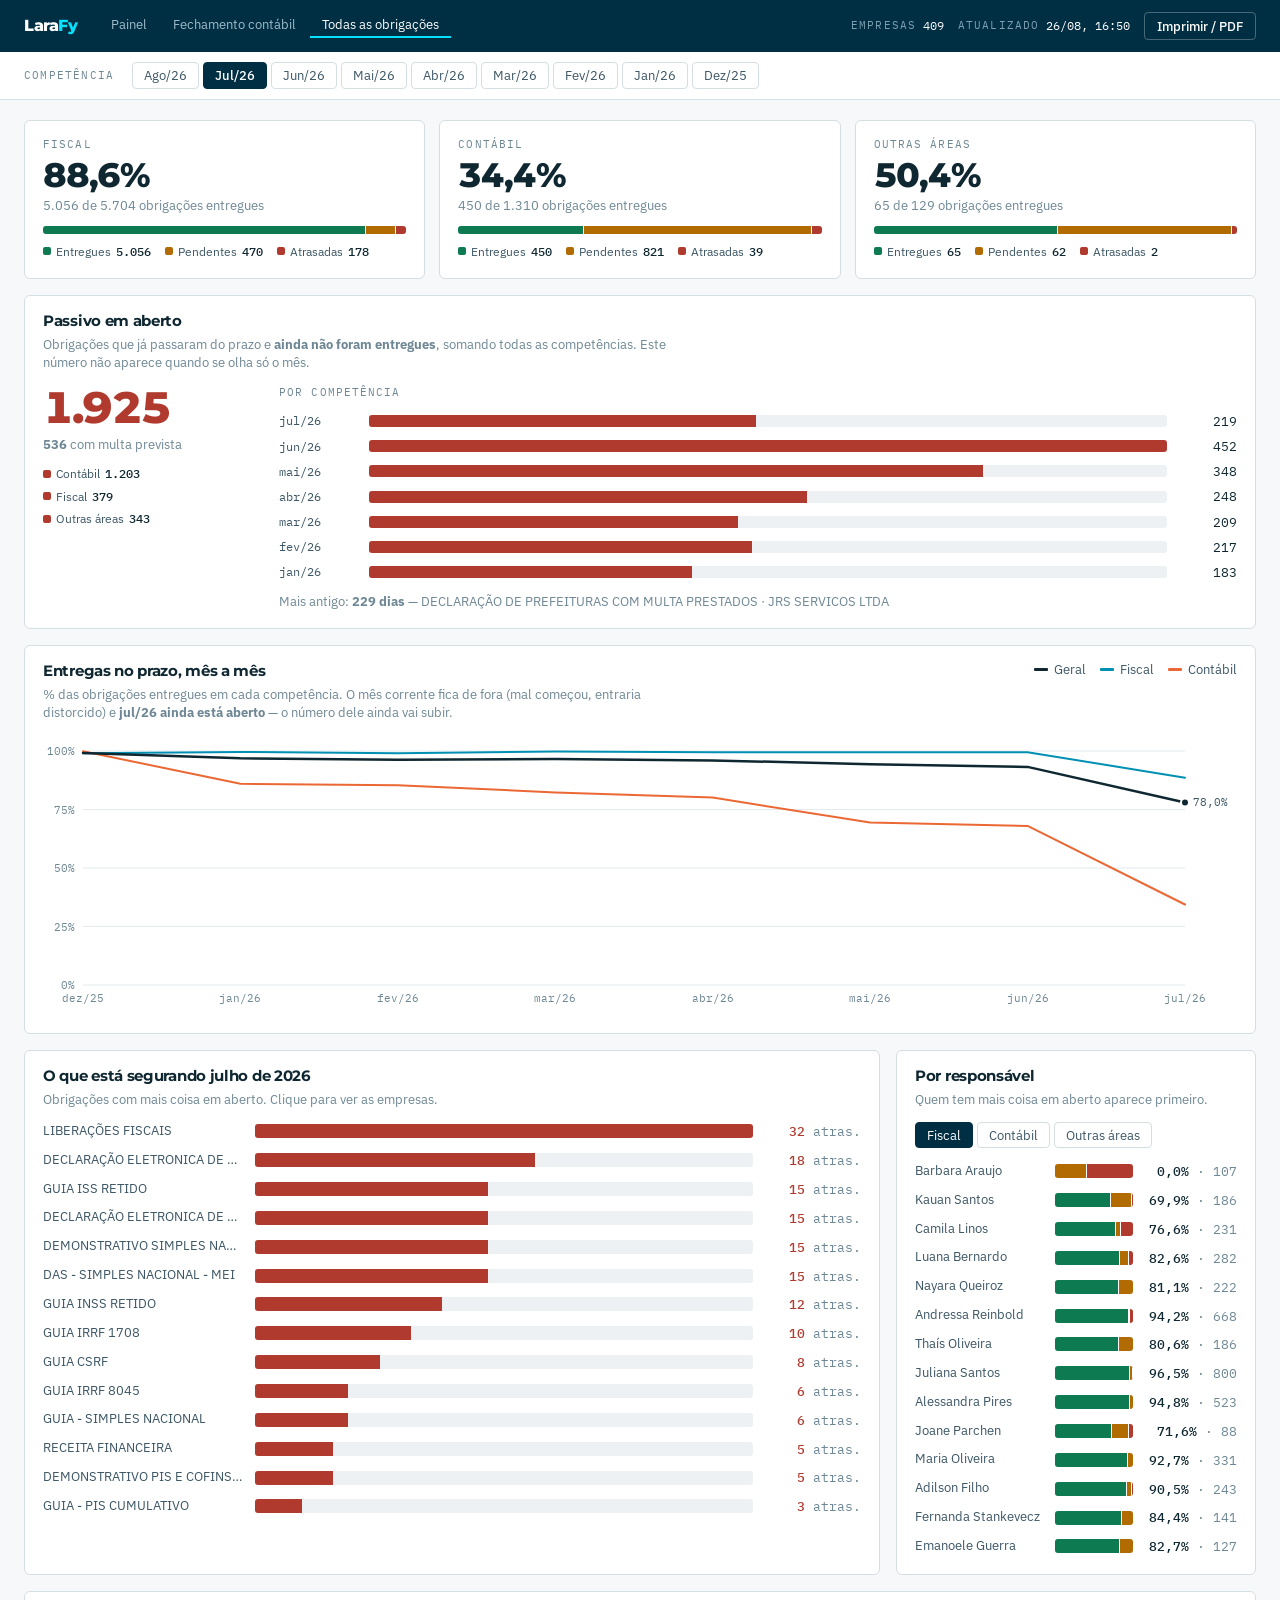
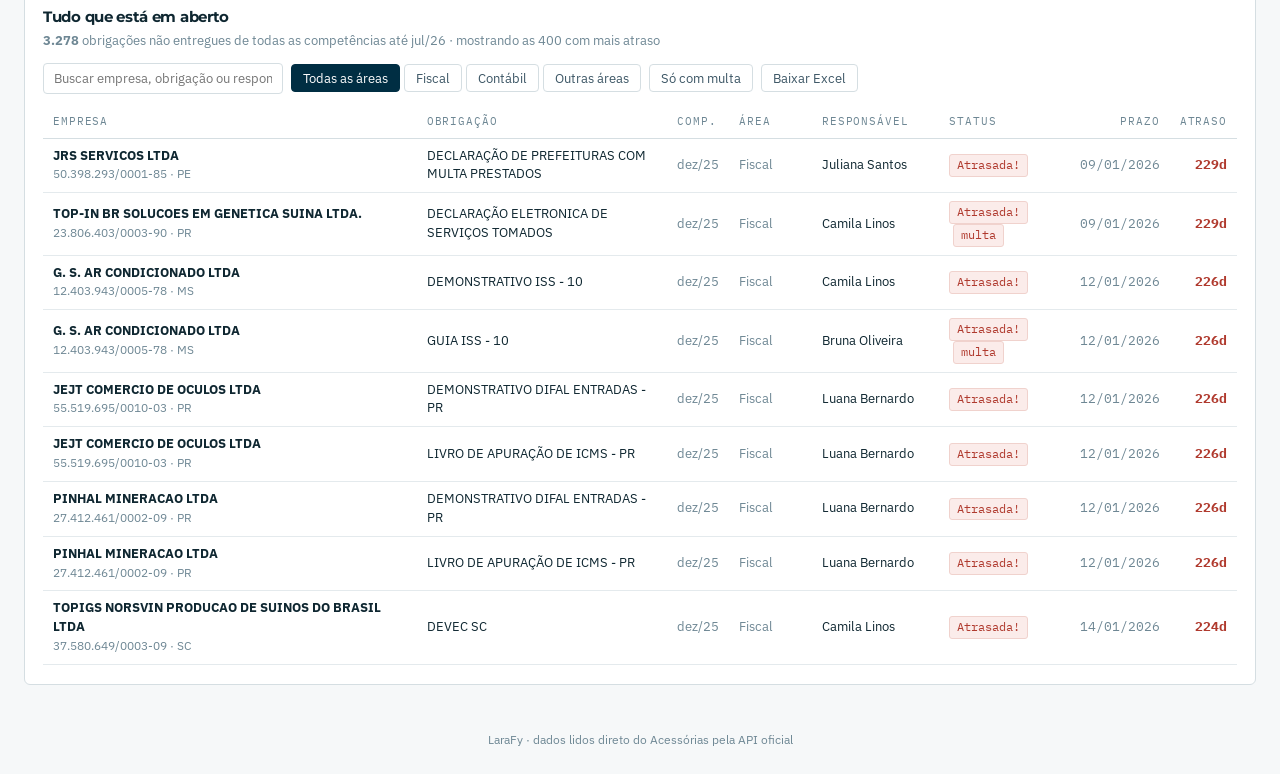
==== commit 73cf3843: "Painel de apresentacao e visual do pacote LaraFy nas tres telas painel.html: tela cheia 16:9 sem rol" ====
--- a/operacional.html
+++ b/operacional.html
@@ -5,21 +5,18 @@
 <meta name="viewport" content="width=device-width, initial-scale=1.0">
 <meta name="robots" content="noindex, nofollow, noarchive">
 <title>Painel Operacional · LaraFy</title>
-<link rel="preconnect" href="https://fonts.googleapis.com">
-<link rel="preconnect" href="https://fonts.gstatic.com" crossorigin>
-<link href="https://fonts.googleapis.com/css2?family=IBM+Plex+Sans:wght@400;500;600&family=Montserrat:wght@600;700;800&display=swap" rel="stylesheet">
+<link rel="stylesheet" href="larafy-tokens.css">
 <link rel="stylesheet" href="estilo.css">
 </head>
 <body>
 
 <header>
   <div class="brand">
-    <span class="brand-name">LaraFy</span>
-    <span class="brand-sep">·</span>
-    <span class="brand-ctx">Painel Operacional</span>
+    <span class="brand-name">Lara<i>Fy</i></span>
     <nav class="nav">
+      <a href="painel.html">Painel</a>
       <a href="index.html">Fechamento contábil</a>
-      <a href="operacional.html" class="on">Operacional</a>
+      <a href="operacional.html" class="on">Todas as obrigações</a>
     </nav>
   </div>
   <div class="head-right">
@@ -42,9 +39,13 @@
 <div class="tip" id="tip"></div>
 
 <script>
-const COR = { ok:'#1baf7a', wait:'#eda100', late:'#d93a63', off:'#94a3b8',
-              // séries da tendência: slots 1 e 2 da paleta da marca
-              fiscal:'#0090b3', contabil:'#eb6834', geral:'#002e43' };
+// Semáforo e séries vêm dos tokens do pacote visual. As três linhas da
+// tendência usam os slots 1 e 2 da paleta (ordem fixa) e o navy da marca.
+const css = getComputedStyle(document.documentElement);
+const tk = n => css.getPropertyValue(n).trim();
+const COR = { ok: tk('--lf-ok'), wait: tk('--lf-atencao'), late: tk('--lf-erro'),
+              off: tk('--lf-serie-outros'), fiscal: tk('--lf-serie-1'),
+              contabil: tk('--lf-serie-2'), geral: tk('--lf-tinta') };
 const MESES = ['jan','fev','mar','abr','mai','jun','jul','ago','set','out','nov','dez'];
 const MESES_LONGO = { jan:'janeiro', fev:'fevereiro', mar:'março', abr:'abril',
                       mai:'maio', jun:'junho', jul:'julho', ago:'agosto',
--- a/larafy-tokens.css
+++ b/larafy-tokens.css
@@ -0,0 +1,118 @@
+/* ============================================================
+   LaraFy — camada de cores, fontes e medidas
+   Base: Manual de Marca LaraFy v1.0 (abr/2026)
+   Navy #002e43 primária · Cyan #07e0ff acento · Branco suporte
+
+   REGRA CENTRAL: o cyan é caneta marca-texto. No máximo ~5% da
+   tela. Nunca em texto (não tem contraste) — para texto use
+   --lf-cyan-tinta. Nunca em fundo grande. Nunca em gradiente.
+
+   Como usar num projeto novo:
+     <link rel="stylesheet" href="larafy-tokens.css">
+     <link rel="stylesheet" href="larafy-ui.css">
+   ============================================================ */
+
+@import url('https://fonts.googleapis.com/css2?family=Montserrat:wght@600;700;800&family=IBM+Plex+Sans:wght@400;500;600&family=IBM+Plex+Mono:wght@400;500&display=swap');
+
+:root{
+  color-scheme: light;
+
+  /* ---------- marca (não mexer: vem do manual) ---------- */
+  --lf-navy:       #002e43;
+  --lf-navy-esc:   #001824;
+  --lf-navy-claro: #0a3d55;
+  --lf-cyan:       #07e0ff;   /* marca-texto: logo, item ativo, foco, "ao vivo" */
+  --lf-cyan-tinta: #00738f;   /* quando o cyan precisa virar texto ou link */
+  --lf-cyan-fundo: #e4f7fc;   /* realce muito suave, área pequena */
+
+  /* ---------- fundos e tinta (cinza puxado pro navy) ---------- */
+  --lf-fundo:      #f6f8f9;
+  --lf-superficie: #ffffff;
+  --lf-rebaixo:    #edf1f3;
+  --lf-tinta:      #0f2731;
+  --lf-tinta-2:    #3c5665;
+  --lf-tinta-3:    #6e8794;
+  --lf-fio:        #d5dee2;
+  --lf-fio-suave:  #e4eaed;
+
+  /* ---------- semáforo (separado da marca; sempre com palavra junto) ---------- */
+  --lf-ok:         #0e7a52;  --lf-ok-fundo:    #e7f3ed;  --lf-ok-fio:    #c3e2d3;
+  --lf-atencao:    #b26b00;  --lf-atencao-fundo:#fbf2e3;  --lf-atencao-fio:#eddcbb;
+  --lf-erro:       #b03a2e;  --lf-erro-fundo:  #fbecea;  --lf-erro-fio:  #f0d2cd;
+
+  /* ---------- gráfico: 6 séries, ORDEM FIXA ----------
+     Validada com script de daltonismo e contraste (ΔE mínimo 9,1).
+     A cor gruda na coisa (ADN é sempre a 1ª), nunca no ranking.
+     Passou de 6 séries: o resto vira "Outros" em --lf-serie-outros.
+     Dispersão e mapa: no máximo 3 séries.                        */
+  --lf-serie-1: #0090b3;
+  --lf-serie-2: #eb6834;
+  --lf-serie-3: #4a3aa7;
+  --lf-serie-4: #1baf7a;
+  --lf-serie-5: #eda100;
+  --lf-serie-6: #d93a63;
+  --lf-serie-outros: #9fb6c0;
+  --lf-serie-trilho:  #edf1f3;   /* fundo da barra */
+
+  /* ---------- tipografia: três papéis, três fontes ----------
+     Montserrat  → título (marca). SEMPRE com aperto negativo,
+                   senão fica com cara de modelo de slide.
+     IBM Plex Sans → texto e interface (o manual deixou em aberto;
+                   Inter foi descartada por ser a fonte padrão de IA)
+     IBM Plex Mono → rótulo, hora, CNPJ, chave de nota, código    */
+  --lf-f-titulo: 'Montserrat','Segoe UI',system-ui,sans-serif;
+  --lf-f-texto:  'IBM Plex Sans','Segoe UI',system-ui,-apple-system,sans-serif;
+  --lf-f-mono:   'IBM Plex Mono',ui-monospace,'Cascadia Mono',Consolas,monospace;
+
+  --lf-aperto-titulo: -.025em;   /* título grande */
+  --lf-solto-rotulo:  .11em;     /* rótulo em maiúscula */
+
+  /* ---------- medidas ----------
+     Canto pequeno. 16px/20px é canto de IA.                       */
+  --lf-r1: 3px;
+  --lf-r2: 4px;
+  --lf-r3: 6px;
+
+  --lf-e1: 4px;  --lf-e2: 8px;  --lf-e3: 12px;
+  --lf-e4: 16px; --lf-e5: 24px; --lf-e6: 32px; --lf-e7: 48px;
+
+  /* ---------- sombra ----------
+     Conteúdo não tem sombra: um fio de 1px separa igual e não pesa.
+     Sombra só no que flutua de verdade (menu suspenso, modal).     */
+  --lf-sombra: none;
+  --lf-sombra-flutua: 0 10px 30px -12px rgba(0,46,67,.28);
+}
+
+/* ---------- modo escuro ---------- */
+@media (prefers-color-scheme: dark){
+  :root:not([data-theme="light"]){
+    color-scheme: dark;
+    --lf-navy:#04161f; --lf-navy-esc:#020e14; --lf-navy-claro:#0f4257;
+    --lf-cyan-tinta:#4fc8e4; --lf-cyan-fundo:#0d3444;
+    --lf-fundo:#08202d; --lf-superficie:#0c2a38; --lf-rebaixo:#0a2532;
+    --lf-tinta:#e9f1f5; --lf-tinta-2:#aec5d0; --lf-tinta-3:#7e98a6;
+    --lf-fio:#1d4155; --lf-fio-suave:#153444;
+    --lf-ok:#3fbf8c; --lf-ok-fundo:#0d2c24; --lf-ok-fio:#1c4b3c;
+    --lf-atencao:#d9a441; --lf-atencao-fundo:#2c2312; --lf-atencao-fio:#4d3d1b;
+    --lf-erro:#e8807a; --lf-erro-fundo:#2e1614; --lf-erro-fio:#5a2b26;
+    --lf-serie-1:#2196ba; --lf-serie-2:#d95926; --lf-serie-3:#8a72f0;
+    --lf-serie-4:#1da378; --lf-serie-5:#c08a12; --lf-serie-6:#e85c7a;
+    --lf-serie-outros:#5b7c8c; --lf-serie-trilho:#12303f;
+    --lf-sombra-flutua: 0 10px 30px -12px rgba(0,0,0,.6);
+  }
+}
+:root[data-theme="dark"]{
+  color-scheme: dark;
+  --lf-navy:#04161f; --lf-navy-esc:#020e14; --lf-navy-claro:#0f4257;
+  --lf-cyan-tinta:#4fc8e4; --lf-cyan-fundo:#0d3444;
+  --lf-fundo:#08202d; --lf-superficie:#0c2a38; --lf-rebaixo:#0a2532;
+  --lf-tinta:#e9f1f5; --lf-tinta-2:#aec5d0; --lf-tinta-3:#7e98a6;
+  --lf-fio:#1d4155; --lf-fio-suave:#153444;
+  --lf-ok:#3fbf8c; --lf-ok-fundo:#0d2c24; --lf-ok-fio:#1c4b3c;
+  --lf-atencao:#d9a441; --lf-atencao-fundo:#2c2312; --lf-atencao-fio:#4d3d1b;
+  --lf-erro:#e8807a; --lf-erro-fundo:#2e1614; --lf-erro-fio:#5a2b26;
+  --lf-serie-1:#2196ba; --lf-serie-2:#d95926; --lf-serie-3:#8a72f0;
+  --lf-serie-4:#1da378; --lf-serie-5:#c08a12; --lf-serie-6:#e85c7a;
+  --lf-serie-outros:#5b7c8c; --lf-serie-trilho:#12303f;
+  --lf-sombra-flutua: 0 10px 30px -12px rgba(0,0,0,.6);
+}
--- a/estilo.css
+++ b/estilo.css
@@ -1,292 +1,281 @@
-/* Estilo comum das paginas do painel LaraFy.
-   Cores e fontes do Manual de Marca; paleta de status validada para
-   daltonismo e contraste (skill dataviz). */
-
-  *, *::before, *::after { margin: 0; padding: 0; box-sizing: border-box; }
-
-  :root {
-    --navy: #002e43;
-    --navy-light: #0b4258;
-    --cyan: #07e0ff;
-    --cyan-dim: #00738f;      /* o cyan da marca nao tem contraste para texto */
-
-    --bg: #f6f8f9;
-    --surface: #ffffff;
-    --border: #e3e8ed;
-    --border-strong: #cdd6de;
-
-    --text: #002e43;
-    --text-secondary: #4a6378;
-    --text-muted: #8095a6;
-
-    /* status - reservados, nunca usados como "mais uma série" */
-    --ok: #1baf7a;
-    --ok-bg: #e4f6ee;
-    --wait: #eda100;
-    --wait-bg: #fcf3dd;
-    --late: #d93a63;
-    --late-bg: #fbe8ee;
-    --off: #94a3b8;
-    --off-bg: #eef1f4;
-
-    --shadow: 0 1px 2px rgba(0,46,67,.05), 0 4px 16px rgba(0,46,67,.05);
-    --radius: 12px;
-  }
-
-  body {
-    font-family: 'IBM Plex Sans', -apple-system, BlinkMacSystemFont, 'Segoe UI', sans-serif;
-    background: var(--bg);
-    color: var(--text);
-    font-size: 14px;
-    line-height: 1.45;
-    -webkit-font-smoothing: antialiased;
-  }
-
-  /* ---------------------------------------------------------- cabeçalho */
-  header {
-    background: var(--navy);
-    color: #fff;
-    padding: 14px 28px;
-    display: flex; align-items: center; justify-content: space-between;
-    gap: 20px; flex-wrap: wrap;
-  }
-  /* Montserrat nos titulos, como manda o Manual de Marca */
-  .brand-name, .card-title, .tile-val, .hero-pct b, .hero-count, thead th {
-    font-family: 'Montserrat', 'IBM Plex Sans', sans-serif;
-  }
-  .brand { display: flex; align-items: baseline; gap: 10px; }
-  .brand-name { font-size: 17px; font-weight: 700; letter-spacing: -.02em; }
-  .brand-sep { color: var(--cyan); }
-  .brand-ctx { font-size: 14px; font-weight: 500; color: #b8ccd8; }
-  .head-right { display: flex; align-items: center; gap: 10px; font-size: 12px; }
-  .pill {
-    background: rgba(255,255,255,.09); border: 1px solid rgba(255,255,255,.14);
-    border-radius: 999px; padding: 5px 12px; display: flex; gap: 7px; align-items: center;
-  }
-  .pill-lbl { color: #8fb0c2; }
-  .pill-val { font-weight: 600; font-variant-numeric: tabular-nums; }
-  .btn-print {
-    background: var(--cyan); color: var(--navy); border: 0; border-radius: 999px;
-    padding: 6px 14px; font: inherit; font-size: 12px; font-weight: 600; cursor: pointer;
-  }
-  .btn-print:hover { background: #57e9ff; }
-
-  /* --------------------------------------------------------- barra filtro */
-  .filters {
-    background: var(--surface); border-bottom: 1px solid var(--border);
-    padding: 11px 28px; display: flex; align-items: center; gap: 22px; flex-wrap: wrap;
-    position: sticky; top: 0; z-index: 20;
-  }
-  .filter-label {
-    font-size: 11px; font-weight: 600; text-transform: uppercase;
-    letter-spacing: .07em; color: var(--text-muted); margin-right: 2px;
-  }
-  .comp-list { display: flex; gap: 6px; flex-wrap: wrap; }
-  .comp {
-    border: 1px solid var(--border-strong); background: var(--surface);
-    color: var(--text-secondary); border-radius: 8px; padding: 5px 13px;
-    font: inherit; font-size: 13px; font-weight: 500; cursor: pointer;
-    text-transform: capitalize; transition: .12s;
-  }
-  .comp:hover { border-color: var(--cyan); color: var(--navy); }
-  .comp.on { background: var(--navy); border-color: var(--navy); color: #fff; font-weight: 600; }
-
-  main { padding: 22px 28px 48px; max-width: 1480px; margin: 0 auto; display: grid; gap: 18px; }
-
-  .card {
-    background: var(--surface); border: 1px solid var(--border);
-    border-radius: var(--radius); box-shadow: var(--shadow);
-  }
-  .card-head {
-    padding: 15px 20px 0; display: flex; justify-content: space-between;
-    align-items: flex-start; gap: 14px; flex-wrap: wrap;
-  }
-  .card-title { font-size: 15px; font-weight: 600; letter-spacing: -.01em; }
-  .card-sub { font-size: 12.5px; color: var(--text-muted); margin-top: 2px; }
-  .card-body { padding: 16px 20px 20px; }
-
-  /* ------------------------------------------------------------- topo */
-  .top { display: grid; grid-template-columns: 320px 1fr; gap: 18px; }
-  @media (max-width: 1080px) { .top { grid-template-columns: 1fr; } }
-
-  .hero { display: flex; flex-direction: column; align-items: center; justify-content: center;
-          padding: 22px 20px 24px; text-align: center; }
-  .hero-ring { position: relative; width: 190px; height: 190px; }
-  .hero-pct {
-    position: absolute; inset: 0; display: flex; flex-direction: column;
-    align-items: center; justify-content: center;
-  }
-  .hero-pct b {
-    font-size: 46px; font-weight: 700; letter-spacing: -.035em;
-    line-height: 1; font-variant-numeric: tabular-nums;
-  }
-  .hero-pct span { font-size: 12px; color: var(--text-muted); margin-top: 5px;
-                   text-transform: uppercase; letter-spacing: .08em; font-weight: 600; }
-  .hero-count { margin-top: 16px; font-size: 15px; font-weight: 500; }
-  .hero-count b { font-variant-numeric: tabular-nums; }
-  .hero-prazo { margin-top: 5px; font-size: 12.5px; color: var(--text-muted); }
-
-  .tiles { display: grid; grid-template-columns: repeat(4, 1fr); gap: 14px; }
-  @media (max-width: 900px) { .tiles { grid-template-columns: repeat(2, 1fr); } }
-  .tile { padding: 15px 17px 16px; border-radius: var(--radius);
-          border: 1px solid var(--border); background: var(--surface); box-shadow: var(--shadow); }
-  .tile-top { display: flex; align-items: center; gap: 7px; }
-  .dot { width: 9px; height: 9px; border-radius: 3px; flex: none; }
-  .tile-lbl { font-size: 12px; font-weight: 600; color: var(--text-secondary);
-              text-transform: uppercase; letter-spacing: .05em; }
-  .tile-val { font-size: 32px; font-weight: 700; letter-spacing: -.03em;
-              margin-top: 7px; font-variant-numeric: tabular-nums; line-height: 1; }
-  .tile-sub { font-size: 12px; color: var(--text-muted); margin-top: 6px; min-height: 17px; }
-  .tile-bar { height: 4px; border-radius: 2px; background: var(--off-bg); margin-top: 11px; overflow: hidden; }
-  .tile-bar i { display: block; height: 100%; border-radius: 2px; }
-
-  .split-2 { display: grid; grid-template-columns: 1fr 380px; gap: 18px; }
-  @media (max-width: 1180px) { .split-2 { grid-template-columns: 1fr; } }
-
-  /* ----------------------------------------------------------- gráficos */
-  .legend { display: flex; gap: 16px; align-items: center; flex-wrap: wrap; }
-  .legend-item { display: flex; align-items: center; gap: 6px; font-size: 12.5px; color: var(--text-secondary); }
-  .legend-swatch { width: 14px; height: 3px; border-radius: 2px; }
-  .chart-wrap { position: relative; }
-  svg { display: block; width: 100%; overflow: visible; }
-  .grid-line { stroke: var(--border); stroke-width: 1; }
-  .axis-txt { fill: var(--text-muted); font-size: 11px; font-family: inherit; }
-  .axis-txt.b { fill: var(--text-secondary); font-weight: 600; }
-
-  .tip {
-    position: absolute; pointer-events: none; opacity: 0; transition: opacity .1s;
-    background: var(--navy); color: #fff; border-radius: 8px; padding: 9px 12px;
-    font-size: 12.5px; box-shadow: 0 6px 20px rgba(0,46,67,.22); z-index: 30;
-    white-space: nowrap; transform: translate(-50%, -100%);
-  }
-  .tip b { font-variant-numeric: tabular-nums; }
-  .tip-row { display: flex; align-items: center; gap: 7px; margin-top: 3px; }
-  .tip-ttl { font-weight: 600; border-bottom: 1px solid rgba(255,255,255,.18);
-             padding-bottom: 4px; margin-bottom: 2px; }
-
-  .bars { display: grid; gap: 11px; }
-  .bar-row { display: grid; grid-template-columns: 128px 1fr 92px; gap: 12px; align-items: center; }
-  .bar-name { font-size: 13px; font-weight: 500; white-space: nowrap;
-              overflow: hidden; text-overflow: ellipsis; }
-  .bar-track { height: 20px; background: var(--off-bg); border-radius: 5px; overflow: hidden; display: flex; }
-  .bar-track i { height: 100%; display: block; }
-  .bar-track i + i { border-left: 2px solid var(--surface); }
-  .bar-val { font-size: 12.5px; color: var(--text-secondary); text-align: right;
-             font-variant-numeric: tabular-nums; }
-  .bar-val b { color: var(--text); }
-
-  /* ------------------------------------------------------------ tabela */
-  .tbl-tools { display: flex; gap: 10px; flex-wrap: wrap; align-items: center; }
-  .inp {
-    border: 1px solid var(--border-strong); border-radius: 8px; padding: 6px 11px;
-    font: inherit; font-size: 13px; color: var(--text); background: var(--surface); min-width: 230px;
-  }
-  .inp:focus { outline: 2px solid var(--cyan); outline-offset: -1px; border-color: var(--cyan); }
-  .chips { display: flex; gap: 6px; }
-  .chip {
-    border: 1px solid var(--border-strong); background: var(--surface); border-radius: 999px;
-    padding: 5px 12px; font: inherit; font-size: 12.5px; cursor: pointer; color: var(--text-secondary);
-  }
-  .chip.on { background: var(--navy); border-color: var(--navy); color: #fff; font-weight: 600; }
-  .tbl-scroll { overflow-x: auto; margin-top: 14px; max-height: 560px; overflow-y: auto; }
-  table { width: 100%; border-collapse: collapse; font-size: 13px; }
-  thead th {
-    position: sticky; top: 0; background: var(--surface); text-align: left;
-    font-size: 11px; text-transform: uppercase; letter-spacing: .06em;
-    color: var(--text-muted); font-weight: 600; padding: 9px 10px;
-    border-bottom: 1px solid var(--border-strong); white-space: nowrap; z-index: 2;
-  }
-  tbody td { padding: 9px 10px; border-bottom: 1px solid var(--border); vertical-align: middle; }
-  tbody tr:hover { background: #f8fafb; }
-  .num { text-align: right; font-variant-numeric: tabular-nums; white-space: nowrap; }
-  .tag {
-    display: inline-flex; align-items: center; gap: 6px; padding: 3px 9px;
-    border-radius: 999px; font-size: 11.5px; font-weight: 600; white-space: nowrap;
-  }
-  .tag.ok { background: var(--ok-bg); color: #0a6a48; }
-  .tag.wait { background: var(--wait-bg); color: #8a5d00; }
-  .tag.late { background: var(--late-bg); color: #a32043; }
-  .tag.off { background: var(--off-bg); color: #55697a; }
-  .muted { color: var(--text-muted); }
-
-  .aviso {
-    display: flex; gap: 11px; align-items: flex-start;
-    background: var(--wait-bg); border: 1px solid #f0d9a0;
-    border-radius: var(--radius); padding: 13px 16px; font-size: 13px; color: #6b4a05;
-  }
-  .aviso b { color: #513806; }
-  .aviso-icone {
-    flex: none; width: 18px; height: 18px; border-radius: 50%; background: var(--wait);
-    color: #fff; font-size: 12px; font-weight: 700; display: flex;
-    align-items: center; justify-content: center; margin-top: 1px;
-  }
-  .aviso-linha + .aviso-linha { margin-top: 5px; }
-
-  footer { padding: 8px 28px 30px; color: var(--text-muted); font-size: 12px; text-align: center; }
-  .loading { padding: 70px 20px; text-align: center; color: var(--text-muted); }
-  .erro { padding: 22px; border-radius: var(--radius); background: var(--late-bg);
-          color: #a01b1b; border: 1px solid #f2c4c4; }
-
-  @media print {
-    header { background: #fff !important; color: var(--navy) !important; }
-    .filters, .btn-print, .tbl-tools { display: none; }
-    .card { break-inside: avoid; box-shadow: none; }
-    body { background: #fff; }
-  }
-
-/* ------------------------------------------------- navegação entre páginas */
-.nav { display: flex; gap: 4px; margin-left: 18px; }
+/* ============================================================
+   Estilo das páginas de trabalho do painel (fechamento e operacional).
+
+   Todas as cores, fontes e medidas vêm de larafy-tokens.css, que é o
+   pacote visual da LaraFy. As regras de lá que mais aparecem aqui:
+
+     - canto no máximo 6px; sem sombra em conteúdo (um fio de 1px
+       separa igual e não pesa); sem gradiente; sem pílula
+     - cyan é caneta marca-texto: no máximo 3 lugares na tela, nunca
+       em texto (para texto, --lf-cyan-tinta)
+     - Montserrat só em título e sempre apertada; IBM Plex Sans no
+       texto; IBM Plex Mono em número, data, CNPJ e rótulo
+     - semáforo é separado da paleta de gráfico e vem sempre com a
+       palavra junto, nunca só a cor
+   ============================================================ */
+
+*, *::before, *::after { margin:0; padding:0; box-sizing:border-box; }
+
+body {
+  font-family: var(--lf-f-texto);
+  background: var(--lf-fundo);
+  color: var(--lf-tinta);
+  font-size: 14px;
+  line-height: 1.45;
+  -webkit-font-smoothing: antialiased;
+}
+
+.titulo, .card-title, .brand-name, .tile-val, .hero-num, thead th {
+  font-family: var(--lf-f-titulo);
+}
+.mono, .num { font-family: var(--lf-f-mono); font-variant-numeric: tabular-nums; }
+
+/* ------------------------------------------------------------- topo */
+header {
+  background: var(--lf-navy); color:#fff;
+  display:flex; align-items:center; justify-content:space-between;
+  gap:20px; flex-wrap:wrap; padding:0 24px; min-height:52px;
+}
+.brand { display:flex; align-items:center; gap:14px; }
+.brand-name { font-weight:800; font-size:16px; letter-spacing:-.03em; }
+.brand-name i { color: var(--lf-cyan); font-style:normal; }  /* 1º dos três usos do cyan */
+.brand-ctx { font-size:13px; color:#9fbccb; }
+.head-right { display:flex; align-items:center; gap:14px; font-size:12px; }
+.pill { display:flex; gap:7px; align-items:center; font-family: var(--lf-f-mono); }
+.pill-lbl { color:#7fa0b2; font-size:11px; letter-spacing:.1em; text-transform:uppercase; }
+.pill-val { color:#fff; font-variant-numeric: tabular-nums; }
+.btn-print {
+  font-family: var(--lf-f-texto); font-size:12.5px; font-weight:500;
+  color:#fff; background:transparent; border:1px solid rgba(255,255,255,.28);
+  border-radius: var(--lf-r2); padding:5px 12px; cursor:pointer;
+}
+.btn-print:hover { border-color:#fff; }
+
+.nav { display:flex; gap:2px; margin-left:8px; align-self:stretch; align-items:center; }
 .nav a {
-  color: #b8ccd8; text-decoration: none; font-size: 13px; font-weight: 500;
-  padding: 5px 12px; border-radius: 8px; transition: .12s;
-}
-.nav a:hover { background: rgba(255,255,255,.08); color: #fff; }
-.nav a.on { background: rgba(255,255,255,.14); color: #fff; font-weight: 600; }
-
-/* ------------------------------------------------------ painel operacional */
-.times { display: grid; grid-template-columns: repeat(3, 1fr); gap: 16px; }
-@media (max-width: 980px) { .times { grid-template-columns: 1fr; } }
-
-.time-card { padding: 17px 19px 19px; }
-.time-nome {
-  font-size: 12px; font-weight: 600; text-transform: uppercase;
-  letter-spacing: .06em; color: var(--text-secondary);
-}
-.time-pct {
-  font-family: 'Montserrat', sans-serif; font-size: 38px; font-weight: 700;
-  letter-spacing: -.03em; line-height: 1.05; margin-top: 6px;
+  color:#9fbccb; text-decoration:none; font-size:13px; padding:0 12px;
+  align-self:stretch; display:flex; align-items:center; border-bottom:2px solid transparent;
+}
+.nav a:hover { color:#fff; }
+.nav a.on { color:#fff; border-bottom-color: var(--lf-cyan); }   /* 2º uso do cyan */
+
+/* ---------------------------------------------------------- filtros */
+.filters {
+  background: var(--lf-superficie); border-bottom:1px solid var(--lf-fio);
+  padding:10px 24px; display:flex; align-items:center; gap:18px; flex-wrap:wrap;
+  position:sticky; top:0; z-index:20;
+}
+.filter-label {
+  font-family: var(--lf-f-mono); font-size:11px; letter-spacing: var(--lf-solto-rotulo);
+  text-transform:uppercase; color: var(--lf-tinta-3);
+}
+.comp-list { display:flex; gap:4px; flex-wrap:wrap; }
+.comp {
+  font-family: var(--lf-f-texto); font-size:13px; color: var(--lf-tinta-2);
+  background: var(--lf-superficie); border:1px solid var(--lf-fio);
+  border-radius: var(--lf-r2); padding:4px 11px; cursor:pointer; text-transform:capitalize;
+}
+.comp:hover { border-color: var(--lf-tinta-3); color: var(--lf-tinta); }
+.comp.on { background: var(--lf-navy); border-color: var(--lf-navy); color:#fff; font-weight:500; }
+
+main { padding:20px 24px 40px; max-width:1480px; margin:0 auto; display:grid; gap:16px; }
+
+/* ---- o "card" sem cara de card: fio de 1px, canto pequeno, sem sombra ---- */
+.card {
+  background: var(--lf-superficie);
+  border:1px solid var(--lf-fio);
+  border-radius: var(--lf-r3);
+}
+.card-head { padding:14px 18px 0; display:flex; justify-content:space-between;
+             align-items:flex-start; gap:14px; flex-wrap:wrap; }
+.card-title { font-size:15px; font-weight:700; letter-spacing:-.02em; }
+.card-sub { font-size:12.5px; color: var(--lf-tinta-3); margin-top:3px; max-width:78ch; }
+.card-body { padding:14px 18px 18px; }
+
+/* --------------------------------------------------- topo do fechamento */
+.top { display:grid; grid-template-columns:300px 1fr; gap:16px; }
+@media (max-width:1080px) { .top { grid-template-columns:1fr; } }
+
+/* Número grande sem caixa e sem rosca: barra reta diz a mesma coisa
+   e não obriga ninguém a comparar ângulos. */
+.hero { padding:18px 20px 20px; }
+.hero-num {
+  font-size:52px; font-weight:800; letter-spacing:-.04em; line-height:1;
   font-variant-numeric: tabular-nums;
 }
-.time-sub { font-size: 12.5px; color: var(--text-muted); margin-top: 2px; }
-.empilhada { display: flex; height: 10px; border-radius: 5px; overflow: hidden;
-             margin-top: 13px; background: var(--off-bg); }
-.empilhada i { display: block; height: 100%; }
-.empilhada i + i { border-left: 2px solid var(--surface); }
-.empilhada-leg { display: flex; gap: 14px; margin-top: 9px; flex-wrap: wrap; }
-.empilhada-leg span { font-size: 12px; color: var(--text-secondary);
-                      display: flex; align-items: center; gap: 5px; }
-.empilhada-leg b { font-variant-numeric: tabular-nums; color: var(--text); }
-
-.passivo { border-left: 4px solid var(--late); }
-.passivo-num {
-  font-family: 'Montserrat', sans-serif; font-size: 42px; font-weight: 700;
-  letter-spacing: -.03em; line-height: 1; color: var(--late);
-  font-variant-numeric: tabular-nums;
-}
-.passivo-grid { display: grid; grid-template-columns: 210px 1fr; gap: 26px; align-items: start; }
-@media (max-width: 860px) { .passivo-grid { grid-template-columns: 1fr; } }
-.mini { display: grid; gap: 8px; }
-.mini-row { display: grid; grid-template-columns: 92px 1fr 62px; gap: 10px; align-items: center; }
-.mini-row span:first-child { font-size: 12.5px; color: var(--text-secondary); }
-.mini-track { height: 15px; background: var(--off-bg); border-radius: 4px; overflow: hidden; }
-.mini-track i { display: block; height: 100%; background: var(--late); }
-.mini-val { font-size: 12.5px; text-align: right; font-variant-numeric: tabular-nums; font-weight: 600; }
-
-.abas { display: flex; gap: 5px; }
+.hero-cap {
+  font-family: var(--lf-f-mono); font-size:11px; letter-spacing: var(--lf-solto-rotulo);
+  text-transform:uppercase; color: var(--lf-tinta-3); margin-bottom:8px;
+}
+.hero-barra { height:8px; background: var(--lf-serie-trilho); border-radius: var(--lf-r1);
+              margin-top:14px; display:flex; overflow:hidden; }
+.hero-barra i { display:block; height:100%; }
+.hero-barra i + i { border-left:1px solid var(--lf-superficie); }
+.hero-count { margin-top:12px; font-size:14px; }
+.hero-count b { font-family: var(--lf-f-mono); font-variant-numeric: tabular-nums; }
+.hero-prazo { margin-top:4px; font-size:12.5px; color: var(--lf-tinta-3); }
+
+/* KPIs: sem caixa, separados por fio */
+.tiles { display:grid; grid-template-columns:repeat(4,1fr);
+         border:1px solid var(--lf-fio); border-radius: var(--lf-r3);
+         background: var(--lf-superficie); }
+@media (max-width:900px) { .tiles { grid-template-columns:repeat(2,1fr); } }
+.tile { padding:14px 16px 15px; border-right:1px solid var(--lf-fio); }
+.tile:last-child { border-right:0; }
+@media (max-width:900px) { .tile:nth-child(2) { border-right:0; } }
+.tile-top { display:flex; align-items:center; gap:7px; }
+.dot { width:8px; height:8px; border-radius:2px; flex:none; }
+.tile-lbl { font-family: var(--lf-f-mono); font-size:11px; letter-spacing:.09em;
+            text-transform:uppercase; color: var(--lf-tinta-3); }
+.tile-val { font-size:28px; font-weight:700; letter-spacing:-.03em; margin-top:6px;
+            line-height:1.05; font-variant-numeric: tabular-nums; }
+.tile-sub { font-size:12px; color: var(--lf-tinta-3); margin-top:5px; min-height:17px; }
+.tile-bar { display:none; }   /* a barra repetia o que o número já diz */
+
+.split-2 { display:grid; grid-template-columns:1fr 360px; gap:16px; }
+@media (max-width:1180px) { .split-2 { grid-template-columns:1fr; } }
+
+/* --------------------------------------------------------- gráficos */
+.legend { display:flex; gap:14px; align-items:center; flex-wrap:wrap; }
+.legend-item { display:flex; align-items:center; gap:6px; font-size:12.5px; color: var(--lf-tinta-2); }
+.legend-swatch { width:14px; height:3px; border-radius:1px; }
+.chart-wrap { position:relative; }
+svg { display:block; width:100%; overflow:visible; }
+.grid-line { stroke: var(--lf-fio-suave); stroke-width:1; }
+.axis-txt { fill: var(--lf-tinta-3); font-family: var(--lf-f-mono); font-size:11px; }
+.axis-txt.b { fill: var(--lf-tinta-2); }
+
+.tip {
+  position:absolute; pointer-events:none; opacity:0; transition:opacity .1s;
+  background: var(--lf-navy); color:#fff; border-radius: var(--lf-r2); padding:9px 11px;
+  font-size:12.5px; box-shadow: var(--lf-sombra-flutua); z-index:30;
+  white-space:nowrap; transform:translate(-50%,-100%);
+}
+.tip b { font-family: var(--lf-f-mono); font-variant-numeric: tabular-nums; }
+.tip-row { display:flex; align-items:center; gap:7px; margin-top:3px; }
+.tip-ttl { font-weight:600; border-bottom:1px solid rgba(255,255,255,.2);
+           padding-bottom:4px; margin-bottom:3px; }
+
+.bars { display:grid; gap:10px; }
+.bar-row { display:grid; grid-template-columns:128px 1fr 92px; gap:12px; align-items:center; }
+.bar-name { font-size:13px; white-space:nowrap; overflow:hidden; text-overflow:ellipsis;
+            color: var(--lf-tinta-2); }
+.bar-track { height:14px; background: var(--lf-serie-trilho); border-radius: var(--lf-r1);
+             overflow:hidden; display:flex; }
+.bar-track i { height:100%; display:block; }
+.bar-track i + i { border-left:1px solid var(--lf-superficie); }
+.bar-val { font-family: var(--lf-f-mono); font-size:12.5px; color: var(--lf-tinta-3);
+           text-align:right; font-variant-numeric: tabular-nums; }
+.bar-val b { color: var(--lf-tinta); font-weight:500; }
+
+/* ---------------------------------------------------------- tabela */
+.tbl-tools { display:flex; gap:8px; flex-wrap:wrap; align-items:center; }
+.inp {
+  font-family: var(--lf-f-texto); font-size:13px; color: var(--lf-tinta);
+  background: var(--lf-superficie); border:1px solid var(--lf-fio);
+  border-radius: var(--lf-r2); padding:6px 10px; min-width:240px;
+}
+.inp:focus { outline:2px solid var(--lf-cyan); outline-offset:-1px; }  /* 3º uso do cyan */
+.chips { display:flex; gap:4px; }
+.chip {
+  font-family: var(--lf-f-texto); font-size:12.5px; color: var(--lf-tinta-2);
+  background: var(--lf-superficie); border:1px solid var(--lf-fio);
+  border-radius: var(--lf-r2); padding:5px 11px; cursor:pointer;
+}
+.chip:hover { border-color: var(--lf-tinta-3); color: var(--lf-tinta); }
+.chip.on { background: var(--lf-navy); border-color: var(--lf-navy); color:#fff; }
+.tbl-scroll { overflow-x:auto; margin-top:12px; max-height:560px; overflow-y:auto; }
+table { width:100%; border-collapse:collapse; font-size:13px; }
+thead th {
+  position:sticky; top:0; background: var(--lf-superficie); text-align:left;
+  font-family: var(--lf-f-mono); font-size:11px; letter-spacing:.08em;
+  text-transform:uppercase; color: var(--lf-tinta-3); font-weight:400;
+  padding:8px 10px; border-bottom:1px solid var(--lf-fio); white-space:nowrap; z-index:2;
+}
+tbody td { padding:8px 10px; border-bottom:1px solid var(--lf-fio-suave); vertical-align:middle; }
+tbody tr:hover { background: var(--lf-rebaixo); }
+.num { text-align:right; font-family: var(--lf-f-mono);
+       font-variant-numeric: tabular-nums; white-space:nowrap; }
+
+/* marca de estado: sempre com a palavra, nunca só a cor */
+.tag {
+  display:inline-flex; align-items:center; gap:5px; padding:2px 7px;
+  border-radius: var(--lf-r1); border:1px solid transparent;
+  font-family: var(--lf-f-mono); font-size:11.5px; white-space:nowrap;
+}
+.tag.ok   { background: var(--lf-ok-fundo);      border-color: var(--lf-ok-fio);      color: var(--lf-ok); }
+.tag.wait { background: var(--lf-atencao-fundo); border-color: var(--lf-atencao-fio); color: var(--lf-atencao); }
+.tag.late { background: var(--lf-erro-fundo);    border-color: var(--lf-erro-fio);    color: var(--lf-erro); }
+.tag.off  { background: var(--lf-rebaixo);       border-color: var(--lf-fio);         color: var(--lf-tinta-3); }
+.tag.multa { background: var(--lf-erro-fundo); border-color: var(--lf-erro-fio); color: var(--lf-erro); }
+.muted { color: var(--lf-tinta-3); }
+
+footer { padding:6px 24px 26px; color: var(--lf-tinta-3); font-size:12px; text-align:center; }
+.loading { padding:60px 20px; text-align:center; color: var(--lf-tinta-3); }
+.erro { padding:18px; border-radius: var(--lf-r3); background: var(--lf-erro-fundo);
+        color: var(--lf-erro); border:1px solid var(--lf-erro-fio); }
+
+/* ----------------------------------------------------------- avisos */
+.aviso {
+  display:flex; gap:10px; align-items:flex-start;
+  background: var(--lf-atencao-fundo); border:1px solid var(--lf-atencao-fio);
+  border-radius: var(--lf-r3); padding:12px 15px; font-size:13px; color: var(--lf-tinta-2);
+}
+.aviso b { color: var(--lf-tinta); }
+.aviso-icone {
+  flex:none; font-family: var(--lf-f-mono); font-size:11px; font-weight:500;
+  letter-spacing:.08em; text-transform:uppercase; color: var(--lf-atencao);
+  border:1px solid var(--lf-atencao-fio); border-radius: var(--lf-r1);
+  padding:1px 6px; margin-top:1px;
+}
+.aviso-linha + .aviso-linha { margin-top:6px; }
+
+/* ------------------------------------------------- painel operacional */
+.times { display:grid; grid-template-columns:repeat(3,1fr); gap:14px; }
+@media (max-width:980px) { .times { grid-template-columns:1fr; } }
+.time-card { padding:16px 18px 18px; }
+.time-nome { font-family: var(--lf-f-mono); font-size:11px; letter-spacing:.1em;
+             text-transform:uppercase; color: var(--lf-tinta-3); }
+.time-pct { font-family: var(--lf-f-titulo); font-size:34px; font-weight:800;
+            letter-spacing:-.035em; line-height:1.05; margin-top:5px;
+            font-variant-numeric: tabular-nums; }
+.time-sub { font-size:12.5px; color: var(--lf-tinta-3); margin-top:2px; }
+.empilhada { display:flex; height:8px; border-radius: var(--lf-r1); overflow:hidden;
+             margin-top:12px; background: var(--lf-serie-trilho); }
+.empilhada i { display:block; height:100%; }
+.empilhada i + i { border-left:1px solid var(--lf-superficie); }
+.empilhada-leg { display:flex; gap:14px; margin-top:9px; flex-wrap:wrap; }
+.empilhada-leg span { font-size:12px; color: var(--lf-tinta-2);
+                      display:flex; align-items:center; gap:5px; }
+.empilhada-leg b { font-family: var(--lf-f-mono); color: var(--lf-tinta);
+                   font-variant-numeric: tabular-nums; font-weight:500; }
+
+/* nada de barra colorida na lateral: o número em cor de erro já pesa */
+.passivo { }
+.passivo-num { font-family: var(--lf-f-titulo); font-size:44px; font-weight:800;
+               letter-spacing:-.04em; line-height:1; color: var(--lf-erro);
+               font-variant-numeric: tabular-nums; }
+.passivo-grid { display:grid; grid-template-columns:210px 1fr; gap:26px; align-items:start; }
+@media (max-width:860px) { .passivo-grid { grid-template-columns:1fr; } }
+.mini { display:grid; gap:7px; }
+.mini-row { display:grid; grid-template-columns:80px 1fr 60px; gap:10px; align-items:center; }
+.mini-row span:first-child { font-family: var(--lf-f-mono); font-size:12px; color: var(--lf-tinta-2); }
+.mini-track { height:12px; background: var(--lf-serie-trilho); border-radius: var(--lf-r1); overflow:hidden; }
+.mini-track i { display:block; height:100%; background: var(--lf-erro); }
+.mini-val { font-family: var(--lf-f-mono); font-size:12.5px; text-align:right;
+            font-variant-numeric: tabular-nums; }
+
+.abas { display:flex; gap:4px; }
 .aba {
-  border: 1px solid var(--border-strong); background: var(--surface); color: var(--text-secondary);
-  border-radius: 8px; padding: 4px 12px; font: inherit; font-size: 12.5px; cursor: pointer;
-}
-.aba.on { background: var(--navy); border-color: var(--navy); color: #fff; font-weight: 600; }
-
-.tag.multa { background: var(--late-bg); color: #a32043; }
+  font-family: var(--lf-f-texto); font-size:12.5px; color: var(--lf-tinta-2);
+  background: var(--lf-superficie); border:1px solid var(--lf-fio);
+  border-radius: var(--lf-r2); padding:4px 11px; cursor:pointer;
+}
+.aba.on { background: var(--lf-navy); border-color: var(--lf-navy); color:#fff; }
+
+@media print {
+  header { background:#fff !important; color: var(--lf-navy) !important; }
+  .filters, .btn-print, .tbl-tools, .nav { display:none; }
+  .card { break-inside:avoid; }
+  body { background:#fff; }
+}
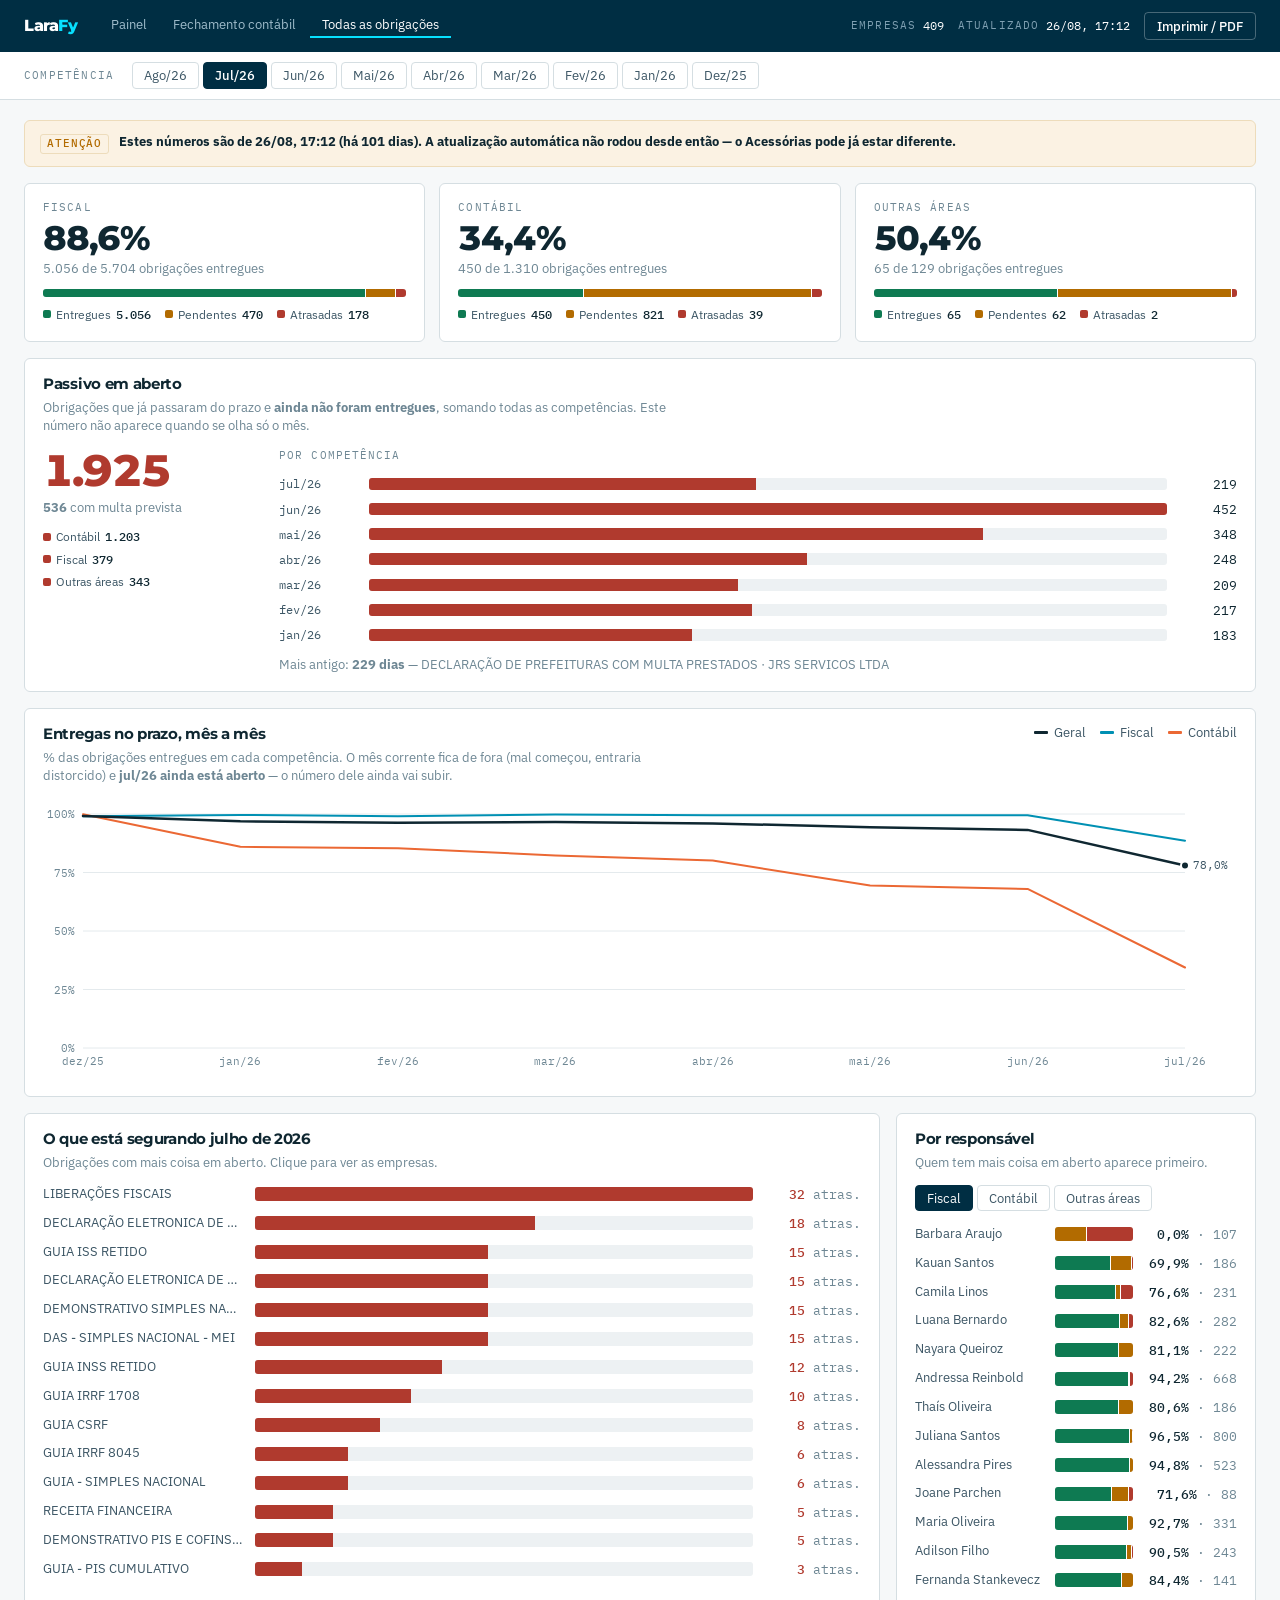
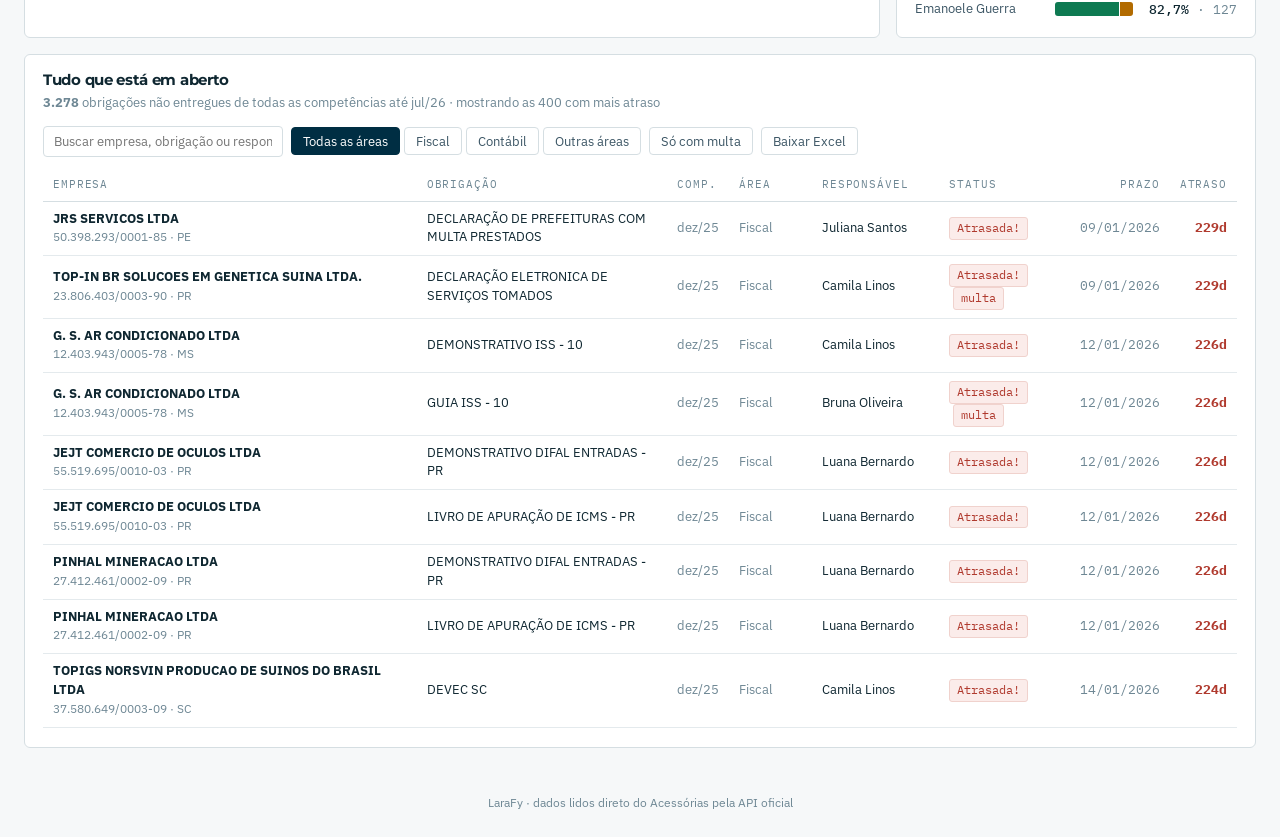
==== commit 8051214f: "Nenhuma tela pode ficar velha em silencio A queda do GitHub hoje mostrou o buraco: se a rodada autom" ====
--- a/operacional.html
+++ b/operacional.html
@@ -38,6 +38,7 @@
 <footer>LaraFy · dados lidos direto do Acessórias pela API oficial</footer>
 <div class="tip" id="tip"></div>
 
+<script src="comum.js"></script>
 <script>
 // Semáforo e séries vêm dos tokens do pacote visual. As três linhas da
 // tendência usam os slots 1 e 2 da paleta (ordem fixa) e o navy da marca.
@@ -126,7 +127,10 @@
   const b = DADOS.por_competencia[COMP];
   if (!b) { $('app').innerHTML = '<div class="loading">Sem dados nesta competência.</div>'; return; }
 
+  const velho = frateDadosVelhos(DADOS.meta);
   $('app').innerHTML = `
+    ${velho ? `<div class="aviso"><span class="aviso-icone">atenção</span>
+      <div class="aviso-linha"><b>${esc(velho)}</b></div></div>` : ''}
     <section class="times">${timesHTML(b)}</section>
     ${passivoHTML()}
 
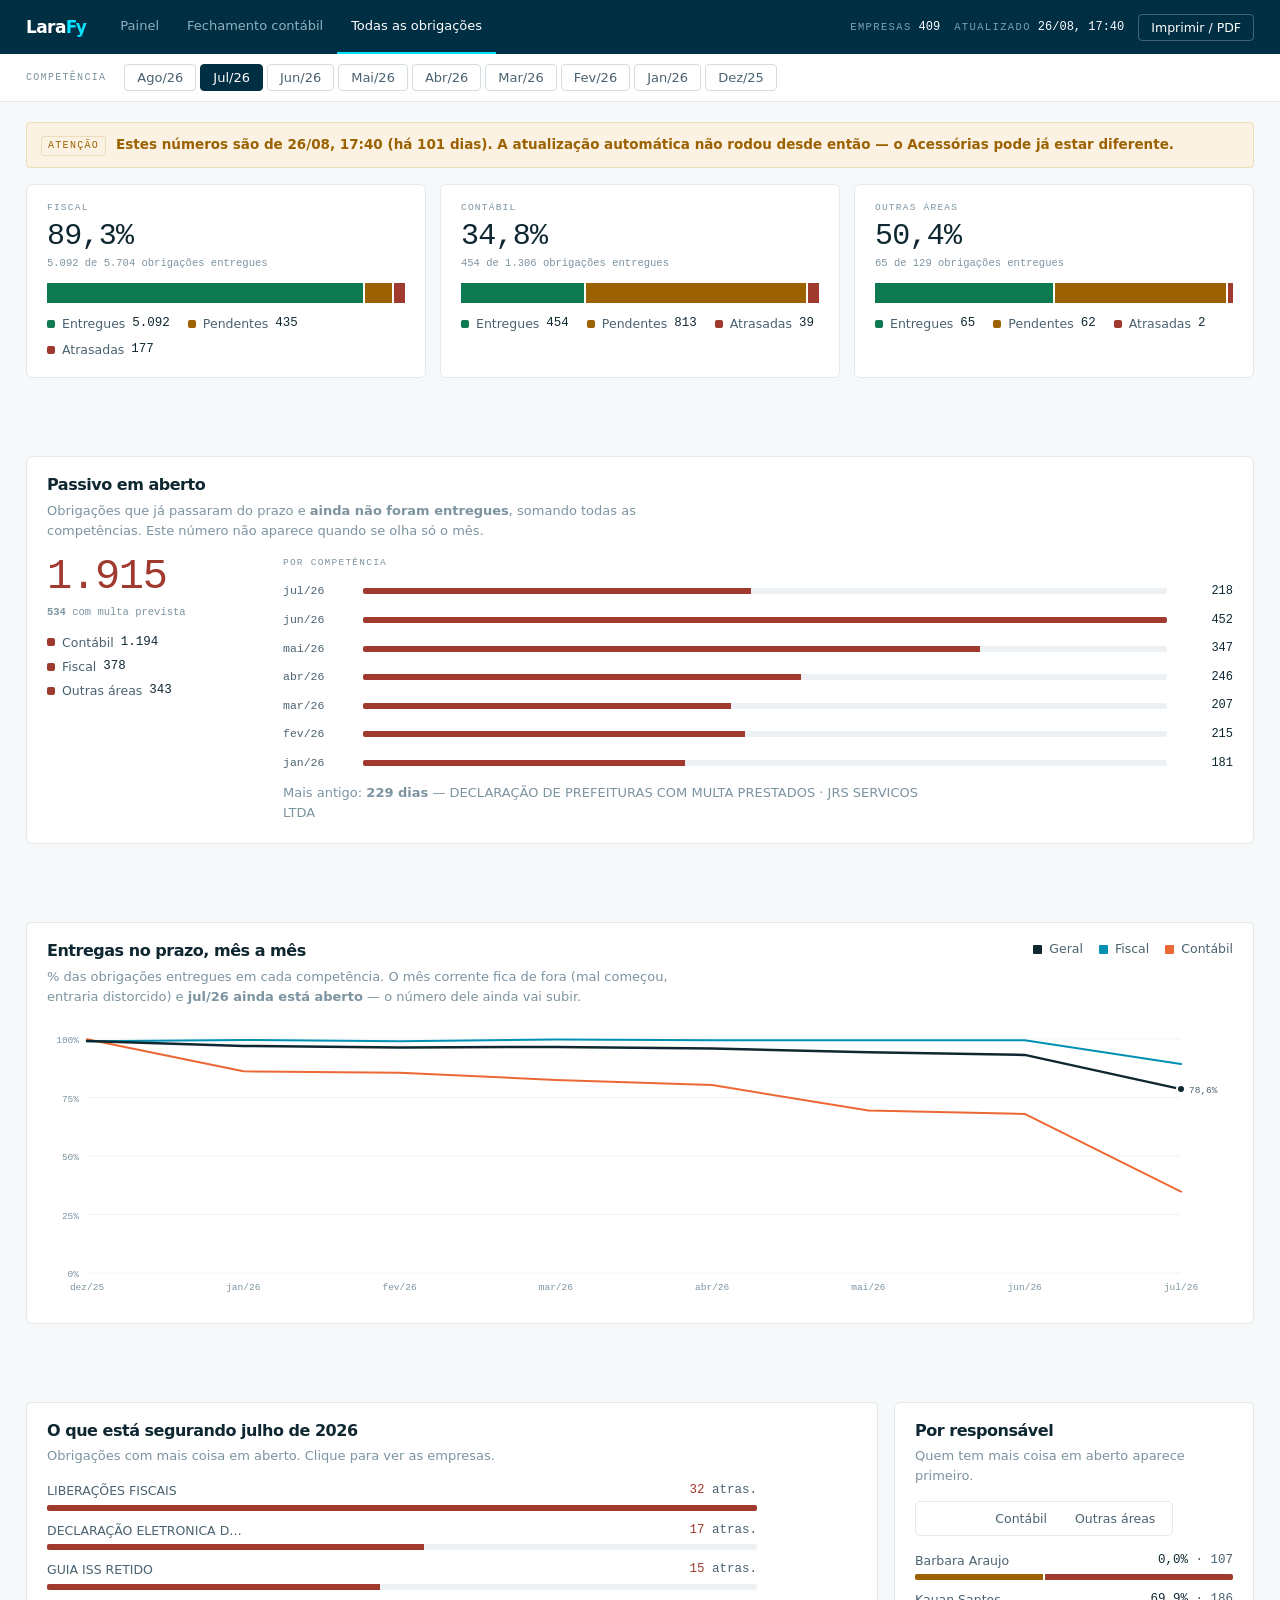
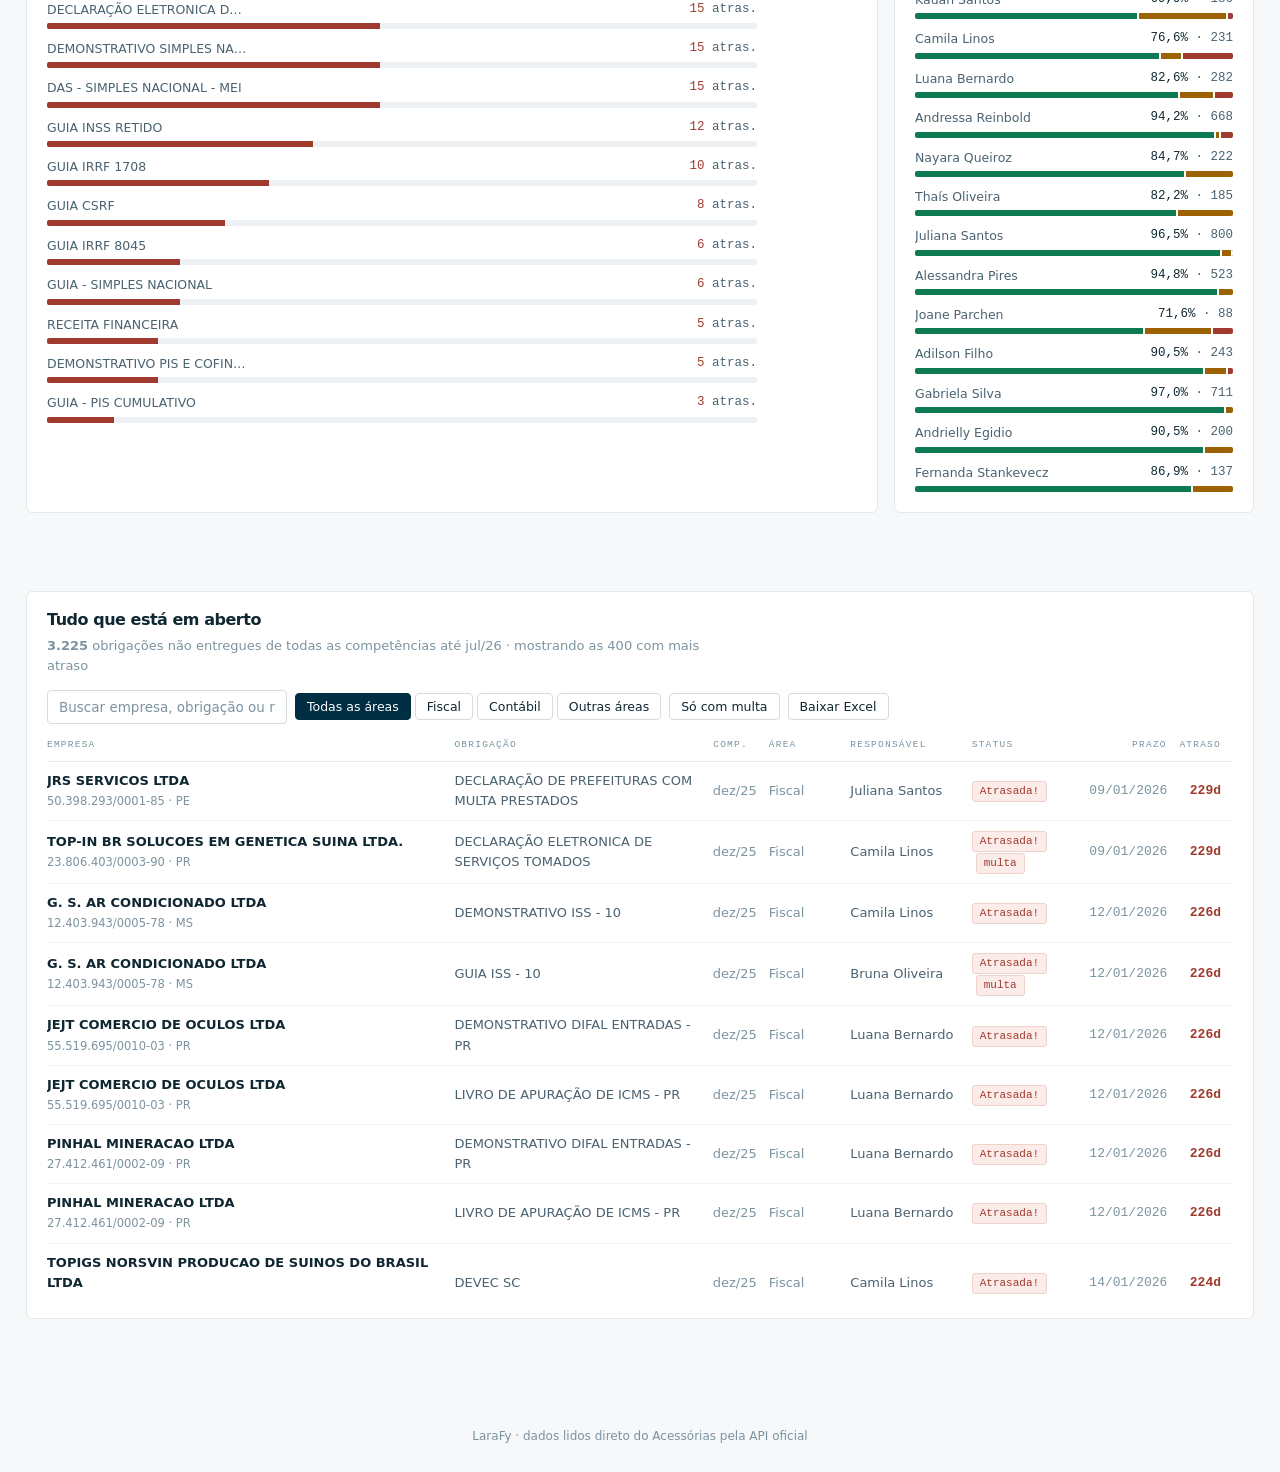
==== commit b236c29c: "As tres telas no mesmo enxoval O painel ja usava o kit; index.html e operacional.html seguiam com o " ====
--- a/operacional.html
+++ b/operacional.html
@@ -5,7 +5,7 @@
 <meta name="viewport" content="width=device-width, initial-scale=1.0">
 <meta name="robots" content="noindex, nofollow, noarchive">
 <title>Painel Operacional · LaraFy</title>
-<link rel="stylesheet" href="larafy-tokens.css">
+<link rel="stylesheet" href="kit.css">
 <link rel="stylesheet" href="estilo.css">
 </head>
 <body>
@@ -44,9 +44,9 @@
 // tendência usam os slots 1 e 2 da paleta (ordem fixa) e o navy da marca.
 const css = getComputedStyle(document.documentElement);
 const tk = n => css.getPropertyValue(n).trim();
-const COR = { ok: tk('--lf-ok'), wait: tk('--lf-atencao'), late: tk('--lf-erro'),
-              off: tk('--lf-serie-outros'), fiscal: tk('--lf-serie-1'),
-              contabil: tk('--lf-serie-2'), geral: tk('--lf-tinta') };
+const COR = { ok: tk('--ok'), wait: tk('--al'), late: tk('--mal'),
+              off: tk('--sOut'), fiscal: tk('--s1'),
+              contabil: tk('--s2'), geral: tk('--tin') };
 const MESES = ['jan','fev','mar','abr','mai','jun','jul','ago','set','out','nov','dez'];
 const MESES_LONGO = { jan:'janeiro', fev:'fevereiro', mar:'março', abr:'abril',
                       mai:'maio', jun:'junho', jul:'julho', ago:'agosto',
--- a/kit.css
+++ b/kit.css
@@ -0,0 +1,256 @@
+/* ============================================================
+   Kit de pecas LaraFy — copiado do enxoval oficial, sem alterar.
+   Fonte: artifact "Kit de Pecas LaraFy v1".
+
+   Nao editar aqui: se a peca mudar no enxoval, copiar de la de novo.
+   O painel usa estas classes como estao (.faixa-num, .deitadas,
+   .colunas, .destaque, .aviso, .mrc, .painel, table).
+   ============================================================ */
+
+:root{
+  color-scheme:light;
+  --pap:#FFFFFF; --fundo:#F6F8F9; --reb:#F0F4F5;
+  --tin:#0F2731; --tin2:#4A6270; --fr:#7C93A0;
+  --fio:#E3E9EC; --fio2:#F0F4F5; --fio3:#D3DDE1;
+  --navy:#002E43; --navy2:#013D59; --cyan:#07E0FF; --cyanT:#00738F;
+  --ok:#0E7A52; --okF:#E7F3ED; --okB:#C3E2D3;
+  --al:#9C6100; --alF:#FBF2E3; --alB:#EDDCBB;
+  --mal:#A03A2E; --malF:#FBECEA; --malB:#F0D2CD;
+  --s1:#0090B3; --s2:#EB6834; --s3:#4A3AA7; --s4:#1BAF7A; --s5:#EDA100; --s6:#D93A63;
+  --sOut:#A9BEC7; --trilho:#EDF1F3;
+  --fd:"Montserrat","Segoe UI",system-ui,sans-serif;
+  --fb:"IBM Plex Sans","Segoe UI",system-ui,sans-serif;
+  --fm:"IBM Plex Mono",ui-monospace,Consolas,monospace;
+  --curva:cubic-bezier(.32,.72,0,1);
+  --t-micro:90ms; --t:150ms; --t-painel:200ms;
+  --r:4px; --r2:6px;
+}
+@media (prefers-color-scheme:dark){:root:not([data-theme="light"]){
+  color-scheme:dark;
+  --pap:#0D1920; --fundo:#0A1319; --reb:#13212A;
+  --tin:#E8EFF2; --tin2:#A6BCC6; --fr:#76909C;
+  --fio:#1D2F39; --fio2:#16242C; --fio3:#263B47;
+  --navy:#CFE6EF; --navy2:#B9D9E5; --cyanT:#4FC8E4;
+  --ok:#3FBF8C; --okF:#0D2C24; --okB:#1C4B3C;
+  --al:#D9A441; --alF:#2C2312; --alB:#4D3D1B;
+  --mal:#E8807A; --malF:#2E1614; --malB:#5A2B26;
+  --s1:#2196BA; --s2:#D95926; --s3:#8A72F0; --s4:#1DA378; --s5:#C08A12; --s6:#E85C7A;
+  --sOut:#5B7C8C; --trilho:#16242C;
+}}
+:root[data-theme="dark"]{
+  color-scheme:dark;
+  --pap:#0D1920; --fundo:#0A1319; --reb:#13212A;
+  --tin:#E8EFF2; --tin2:#A6BCC6; --fr:#76909C;
+  --fio:#1D2F39; --fio2:#16242C; --fio3:#263B47;
+  --navy:#CFE6EF; --navy2:#B9D9E5; --cyanT:#4FC8E4;
+  --ok:#3FBF8C; --okF:#0D2C24; --okB:#1C4B3C;
+  --al:#D9A441; --alF:#2C2312; --alB:#4D3D1B;
+  --mal:#E8807A; --malF:#2E1614; --malB:#5A2B26;
+  --s1:#2196BA; --s2:#D95926; --s3:#8A72F0; --s4:#1DA378; --s5:#C08A12; --s6:#E85C7A;
+  --sOut:#5B7C8C; --trilho:#16242C;
+}
+*{box-sizing:border-box}
+body{margin:0;background:var(--fundo);color:var(--tin);font-family:var(--fb);
+  font-size:14.5px;line-height:1.55;-webkit-font-smoothing:antialiased}
+:focus-visible{outline:2px solid var(--cyanT);outline-offset:2px;border-radius:2px}
+a{color:var(--cyanT)}
+
+.pag{max-width:1180px;margin:0 auto;padding:0 26px}
+.shell{display:grid;grid-template-columns:186px minmax(0,1fr);gap:48px;align-items:start}
+@media(max-width:900px){.shell{grid-template-columns:1fr;gap:0}.idx{display:none}}
+
+.topo{padding:56px 0 26px;border-bottom:1px solid var(--fio);margin-bottom:38px}
+.olho{font-family:var(--fm);font-size:10.5px;letter-spacing:.16em;text-transform:uppercase;
+  color:var(--fr);margin:0 0 16px}
+h1{font-family:var(--fd);font-weight:800;letter-spacing:-.04em;
+  font-size:clamp(34px,5.2vw,52px);line-height:1;margin:0;text-wrap:balance}
+h1 .fraco{color:var(--fr)}
+.lede{max-width:58ch;font-size:16.5px;color:var(--tin2);margin:18px 0 0}
+
+.idx{position:sticky;top:26px;font-family:var(--fm);font-size:11.5px;line-height:2}
+.idx a{display:block;color:var(--fr);text-decoration:none;padding:1px 0 1px 14px;
+  border-left:1px solid var(--fio);transition:color var(--t-micro) var(--curva),
+  border-color var(--t-micro) var(--curva)}
+.idx a:hover{color:var(--tin);border-left-color:var(--cyanT)}
+
+section{margin:0 0 62px;scroll-margin-top:24px}
+h2{font-family:var(--fd);font-weight:700;font-size:22px;letter-spacing:-.03em;margin:0 0 3px}
+.marca{font-family:var(--fm);font-size:10px;letter-spacing:.15em;text-transform:uppercase;
+  color:var(--fr);margin:0 0 8px}
+.reg{height:1px;background:var(--fio);border:0;margin:14px 0 22px}
+
+/* grade de amostras */
+.linha{display:flex;flex-wrap:wrap;gap:12px;align-items:flex-end;margin-bottom:18px}
+.peca{display:flex;flex-direction:column;gap:7px}
+.peca .lab{font-family:var(--fm);font-size:9.5px;letter-spacing:.12em;text-transform:uppercase;color:var(--fr)}
+
+/* ---------------- botões ---------------- */
+.btn{display:inline-flex;align-items:center;justify-content:center;gap:7px;
+  background:var(--navy);color:var(--pap);border:1px solid var(--navy);
+  padding:8px 15px;border-radius:var(--r);font-family:var(--fb);font-size:13.5px;
+  font-weight:500;cursor:pointer;white-space:nowrap;
+  transition:background var(--t-micro) var(--curva),border-color var(--t-micro) var(--curva),
+    color var(--t-micro) var(--curva),opacity var(--t-micro) var(--curva)}
+.btn:hover{background:var(--navy2);border-color:var(--navy2)}
+.btn:active{background:var(--navy)}
+.btn svg{width:14px;height:14px;stroke:currentColor;fill:none;stroke-width:1.8;
+  stroke-linecap:round;stroke-linejoin:round}
+.btn.sec{background:var(--pap);color:var(--tin);border-color:var(--fio3)}
+.btn.sec:hover{background:var(--reb);border-color:var(--tin2)}
+.btn.link{background:none;border-color:transparent;color:var(--cyanT);padding:8px 4px;
+  text-decoration:underline;text-underline-offset:3px}
+.btn.link:hover{background:none;color:var(--tin)}
+.btn.perigo{background:var(--malF);color:var(--mal);border-color:var(--malB)}
+.btn.perigo:hover{background:var(--mal);color:var(--pap);border-color:var(--mal)}
+.btn.sm{padding:5px 11px;font-size:12.5px}
+.btn.lg{padding:11px 20px;font-size:14.5px}
+.btn:disabled{opacity:.42;cursor:not-allowed}
+.btn.carregando{color:transparent;position:relative;pointer-events:none}
+.btn.carregando::after{content:"";position:absolute;width:14px;height:14px;border-radius:99px;
+  border:2px solid rgba(255,255,255,.35);border-top-color:#fff;animation:gira .7s linear infinite}
+@keyframes gira{to{transform:rotate(360deg)}}
+
+/* ---------------- campos ---------------- */
+.campo{display:flex;flex-direction:column;gap:5px;min-width:190px}
+.campo > span{font-size:12px;color:var(--fr)}
+input[type=text],input[type=date],select,textarea{
+  width:100%;background:var(--pap);border:1px solid var(--fio3);color:var(--tin);
+  border-radius:var(--r);padding:8px 11px;font-family:inherit;font-size:13.5px;
+  transition:border-color var(--t-micro) var(--curva),box-shadow var(--t-micro) var(--curva)}
+input:focus,select:focus,textarea:focus{outline:0;border-color:var(--cyanT);
+  box-shadow:0 0 0 3px color-mix(in srgb,var(--cyanT) 16%,transparent)}
+input::placeholder,textarea::placeholder{color:var(--fr)}
+textarea{min-height:74px;resize:vertical}
+.marcavel{display:inline-flex;align-items:center;gap:8px;font-size:13.5px;cursor:pointer}
+.marcavel input{accent-color:var(--navy);width:15px;height:15px}
+/* chave liga/desliga */
+.chave{position:relative;width:34px;height:19px;border-radius:99px;background:var(--fio3);
+  cursor:pointer;transition:background var(--t) var(--curva);flex:0 0 34px}
+.chave::after{content:"";position:absolute;top:2px;left:2px;width:15px;height:15px;border-radius:99px;
+  background:var(--pap);transition:transform var(--t) var(--curva)}
+.chave.on{background:var(--ok)}
+.chave.on::after{transform:translateX(15px)}
+
+/* ---------------- marcas de estado ---------------- */
+.mrc{display:inline-flex;align-items:center;gap:5px;border:1px solid;border-radius:3px;
+  padding:1px 7px;font-family:var(--fm);font-size:11px;white-space:nowrap}
+.mrc.ok{color:var(--ok);background:var(--okF);border-color:var(--okB)}
+.mrc.al{color:var(--al);background:var(--alF);border-color:var(--alB)}
+.mrc.mal{color:var(--mal);background:var(--malF);border-color:var(--malB)}
+.mrc.neutro{color:var(--tin2);background:var(--reb);border-color:var(--fio)}
+.mrc svg{width:11px;height:11px;stroke:currentColor;fill:none;stroke-width:2}
+.txt-est{font-family:var(--fm);font-size:11.5px}
+.txt-est.ok{color:var(--ok)} .txt-est.al{color:var(--al)} .txt-est.mal{color:var(--mal)}
+
+/* ---------------- caixas ---------------- */
+.painel{background:var(--pap);border:1px solid var(--fio);border-radius:var(--r2);padding:18px 20px}
+.faixa-num{display:grid;grid-template-columns:repeat(4,1fr);border-top:1px solid var(--fio);
+  border-bottom:1px solid var(--fio)}
+.faixa-num > div{padding:13px 20px 12px;border-right:1px solid var(--fio)}
+.faixa-num > div:last-child{border-right:0}
+.faixa-num .r{font-family:var(--fm);font-size:9.5px;letter-spacing:.13em;text-transform:uppercase;color:var(--fr)}
+.faixa-num .v{font-family:var(--fm);font-size:25px;font-weight:500;letter-spacing:-.025em;
+  margin:5px 0 2px;font-variant-numeric:tabular-nums;line-height:1.1;white-space:nowrap}
+.faixa-num .v.mal{color:var(--mal)}
+.faixa-num .d{font-family:var(--fm);font-size:10.5px;color:var(--fr)}
+.destaque{background:var(--reb);border-left:2px solid var(--navy);padding:12px 15px;
+  font-size:13.5px;color:var(--tin2)}
+.destaque b{color:var(--tin)}
+.aviso{background:var(--alF);border:1px solid var(--alB);color:var(--al);
+  padding:11px 14px;border-radius:var(--r);font-size:13.5px}
+.vazio{border-top:1px solid var(--fio);padding:14px 0;color:var(--fr);font-size:13.5px}
+.vazio b{display:block;color:var(--tin);font-weight:600;font-size:14px;margin-bottom:2px}
+
+/* ---------------- tabela ---------------- */
+table{width:100%;border-collapse:collapse;font-size:13px}
+th{text-align:left;font-family:var(--fm);font-weight:500;font-size:9.5px;letter-spacing:.13em;
+  text-transform:uppercase;color:var(--fr);padding:0 12px 8px 0;border-bottom:1px solid var(--fio)}
+td{padding:9px 12px 9px 0;border-bottom:1px solid var(--fio2);color:var(--tin2)}
+td:first-child{color:var(--tin)}
+tbody tr{transition:background var(--t-micro) var(--curva)}
+tbody tr:hover{background:var(--reb)}
+tbody tr:last-child td{border-bottom:0}
+.n{text-align:right;font-family:var(--fm);font-variant-numeric:tabular-nums}
+tr.total td{border-top:1px solid var(--tin);border-bottom:3px double var(--tin);
+  font-weight:600;color:var(--tin)}
+
+/* ---------------- gráficos ---------------- */
+.graf{position:relative}
+.eixo{position:absolute;inset:0;pointer-events:none}
+.eixo i{position:absolute;left:46px;right:0;height:1px;background:var(--fio2)}
+.eixo u{position:absolute;left:0;font-family:var(--fm);font-size:9.5px;color:var(--fr);
+  font-style:normal;text-decoration:none;transform:translateY(-50%);font-variant-numeric:tabular-nums}
+.colunas{position:absolute;left:46px;right:0;top:0;bottom:0;display:flex;align-items:flex-end;gap:9px}
+.colunas b{flex:1;background:var(--s1);border-radius:3px 3px 0 0;display:block;
+  opacity:.62;position:relative;cursor:default;
+  transition:opacity var(--t-micro) var(--curva)}
+.colunas b:hover{opacity:1}
+.colunas b.hoje{opacity:1}
+.colunas b .dica{position:absolute;bottom:calc(100% + 7px);left:50%;
+  transform:translate(-50%,3px);background:var(--tin);color:var(--pap);
+  font-family:var(--fm);font-size:10.5px;padding:3px 7px;border-radius:3px;white-space:nowrap;
+  opacity:0;pointer-events:none;transition:opacity var(--t-micro) var(--curva),
+  transform var(--t-micro) var(--curva)}
+.colunas b:hover .dica{opacity:1;transform:translate(-50%,0)}
+.meses{display:flex;gap:9px;margin:6px 0 0 46px}
+.meses span{flex:1;text-align:center;font-family:var(--fm);font-size:9.5px;color:var(--fr)}
+.meses span.hoje{color:var(--tin)}
+
+.deitadas{display:grid;gap:10px}
+.deitadas .l1{display:flex;justify-content:space-between;font-size:12.5px;margin-bottom:4px}
+.deitadas .l1 u{font-family:var(--fm);color:var(--tin2);text-decoration:none;font-variant-numeric:tabular-nums}
+.trilho{height:6px;background:var(--trilho);border-radius:2px}
+.trilho i{display:block;height:6px;background:var(--s1);border-radius:2px;
+  transition:filter var(--t-micro) var(--curva)}
+.deitadas > div:hover .trilho i{filter:brightness(.88)}
+.trilho i.out{background:var(--sOut)}
+
+.pilha{display:flex;gap:2px;height:24px}
+.pilha i{display:block;transition:opacity var(--t-micro) var(--curva)}
+.pilha:hover i{opacity:.55}
+.pilha i:hover{opacity:1}
+.legenda{display:flex;flex-wrap:wrap;gap:6px 18px;margin-top:11px}
+.legenda span{display:flex;align-items:center;gap:7px;font-size:12.5px;color:var(--tin2)}
+.legenda u{width:9px;height:9px;display:block;text-decoration:none}
+.legenda b{font-family:var(--fm);color:var(--tin);font-weight:500;font-variant-numeric:tabular-nums}
+
+.medidor{height:8px;background:var(--trilho);border-radius:2px;overflow:hidden}
+.medidor i{display:block;height:8px;background:var(--s1);border-radius:2px;
+  transition:width 600ms var(--curva)}
+
+/* ---------------- navegação ---------------- */
+.abas{position:relative;display:inline-flex;gap:2px;border:1px solid var(--fio);
+  background:var(--pap);border-radius:5px;padding:3px}
+.abas .pilula{position:absolute;top:3px;left:3px;height:calc(100% - 6px);border-radius:3px;
+  background:var(--navy);transition:transform var(--t-painel) var(--curva),width var(--t-painel) var(--curva)}
+.abas button{position:relative;z-index:1;border:0;background:none;padding:6px 14px;
+  font-family:inherit;font-size:12.5px;color:var(--tin2);cursor:pointer;
+  transition:color var(--t) var(--curva)}
+.abas button.on{color:var(--pap)}
+.migalha{font-family:var(--fm);font-size:11.5px;color:var(--fr)}
+.migalha a{text-decoration:none}
+.migalha b{color:var(--tin);font-weight:500}
+
+/* menu escuro de amostra */
+.menu{background:var(--navy);border-radius:var(--r2);padding:8px;position:relative;width:214px}
+:root[data-theme="dark"] .menu,:root:not([data-theme="light"]) .menu{background:#02202F}
+@media (prefers-color-scheme:light){:root:not([data-theme="dark"]) .menu{background:#002E43}}
+.menu .barra{position:absolute;left:0;top:8px;width:2px;height:30px;background:var(--cyan);
+  border-radius:0 2px 2px 0;transition:transform var(--t-painel) var(--curva)}
+.menu .luz{position:absolute;left:8px;right:8px;top:8px;height:30px;border-radius:4px;
+  background:rgba(255,255,255,.08);transition:transform var(--t-painel) var(--curva)}
+.menu a{position:relative;z-index:1;display:flex;align-items:center;height:30px;padding:0 10px;
+  color:#8FB0C0;text-decoration:none;font-size:13px;border-radius:4px;
+  transition:color var(--t-micro) var(--curva)}
+.menu a:hover{color:#D6E6EE}
+.menu a.on{color:#fff;font-weight:500}
+
+/* esqueleto */
+.pulso{background:linear-gradient(90deg,var(--reb) 0%,var(--fio) 50%,var(--reb) 100%);
+  background-size:200% 100%;animation:desliza 1.15s linear infinite;border-radius:3px}
+@keyframes desliza{0%{background-position:200% 0}100%{background-position:-200% 0}}
+
+.nota{font-family:var(--fm);font-size:11px;color:var(--fr);margin-top:10px}
+.fim{border-top:1px solid var(--fio);margin-top:34px;padding:20px 0 70px}
+.tema{position:fixed;right:18px;bottom:18px;z-index:60}
+@media (prefers-reduced-motion:reduce){*{transition-duration:1ms !important;animation:none !important}}
--- a/estilo.css
+++ b/estilo.css
@@ -1,280 +1,270 @@
 /* ============================================================
-   Estilo das páginas de trabalho do painel (fechamento e operacional).
-
-   Todas as cores, fontes e medidas vêm de larafy-tokens.css, que é o
-   pacote visual da LaraFy. As regras de lá que mais aparecem aqui:
-
-     - canto no máximo 6px; sem sombra em conteúdo (um fio de 1px
-       separa igual e não pesa); sem gradiente; sem pílula
-     - cyan é caneta marca-texto: no máximo 3 lugares na tela, nunca
-       em texto (para texto, --lf-cyan-tinta)
-     - Montserrat só em título e sempre apertada; IBM Plex Sans no
-       texto; IBM Plex Mono em número, data, CNPJ e rótulo
-     - semáforo é separado da paleta de gráfico e vem sempre com a
-       palavra junto, nunca só a cor
+   Telas de trabalho (fechamento empresa a empresa e todas as
+   obrigações), no visual do enxoval.
+
+   Este arquivo é uma camada fina sobre kit.css: as cores, fontes,
+   medidas e peças vêm de lá. Aqui só existe o que é próprio destas
+   duas telas — cabeçalho, filtros, arranjo das seções e a tabela
+   longa com rolagem.
+
+   Se algo aqui contradiz o kit, o kit está certo.
    ============================================================ */
 
 *, *::before, *::after { margin:0; padding:0; box-sizing:border-box; }
 
 body {
-  font-family: var(--lf-f-texto);
-  background: var(--lf-fundo);
-  color: var(--lf-tinta);
-  font-size: 14px;
-  line-height: 1.45;
+  font-family: var(--fb);
+  background: var(--fundo);
+  color: var(--tin);
+  font-size: 14.5px;
+  line-height: 1.55;
   -webkit-font-smoothing: antialiased;
 }
-
-.titulo, .card-title, .brand-name, .tile-val, .hero-num, thead th {
-  font-family: var(--lf-f-titulo);
-}
-.mono, .num { font-family: var(--lf-f-mono); font-variant-numeric: tabular-nums; }
+.mono, .num { font-family: var(--fm); font-variant-numeric: tabular-nums; }
+.titulo, .card-title, .brand-name, .hero-num, .tile-val { font-family: var(--fd); }
+.muted { color: var(--fr); }
 
 /* ------------------------------------------------------------- topo */
 header {
-  background: var(--lf-navy); color:#fff;
-  display:flex; align-items:center; justify-content:space-between;
-  gap:20px; flex-wrap:wrap; padding:0 24px; min-height:52px;
-}
-.brand { display:flex; align-items:center; gap:14px; }
-.brand-name { font-weight:800; font-size:16px; letter-spacing:-.03em; }
-.brand-name i { color: var(--lf-cyan); font-style:normal; }  /* 1º dos três usos do cyan */
-.brand-ctx { font-size:13px; color:#9fbccb; }
+  background:#002E43; color:#fff; display:flex; align-items:center;
+  justify-content:space-between; gap:20px; flex-wrap:wrap; padding:0 26px; min-height:54px;
+}
+:root[data-theme="dark"] header { background:#02202F; }
+@media (prefers-color-scheme:dark) { :root:not([data-theme="light"]) header { background:#02202F; } }
+.brand { display:flex; align-items:center; gap:14px; align-self:stretch; }
+.brand-name { font-weight:800; font-size:17px; letter-spacing:-.035em; align-self:center; }
+.brand-name i { color:#07E0FF; font-style:normal; }
+.brand-ctx { font-size:13px; color:#8FB0C0; }
 .head-right { display:flex; align-items:center; gap:14px; font-size:12px; }
-.pill { display:flex; gap:7px; align-items:center; font-family: var(--lf-f-mono); }
-.pill-lbl { color:#7fa0b2; font-size:11px; letter-spacing:.1em; text-transform:uppercase; }
+.pill { display:flex; gap:7px; align-items:center; font-family: var(--fm); }
+.pill-lbl { color:#7FA0B2; font-size:10.5px; letter-spacing:.13em; text-transform:uppercase; }
 .pill-val { color:#fff; font-variant-numeric: tabular-nums; }
 .btn-print {
-  font-family: var(--lf-f-texto); font-size:12.5px; font-weight:500;
-  color:#fff; background:transparent; border:1px solid rgba(255,255,255,.28);
-  border-radius: var(--lf-r2); padding:5px 12px; cursor:pointer;
+  font-family: var(--fb); font-size:12.5px; color:#fff; background:none;
+  border:1px solid rgba(255,255,255,.26); border-radius: var(--r); padding:5px 12px; cursor:pointer;
 }
 .btn-print:hover { border-color:#fff; }
 
-.nav { display:flex; gap:2px; margin-left:8px; align-self:stretch; align-items:center; }
+.nav { display:flex; gap:0; margin-left:6px; align-self:stretch; align-items:stretch; }
 .nav a {
-  color:#9fbccb; text-decoration:none; font-size:13px; padding:0 12px;
-  align-self:stretch; display:flex; align-items:center; border-bottom:2px solid transparent;
+  color:#8FB0C0; text-decoration:none; font-size:13px; padding:0 14px;
+  display:flex; align-items:center; border-bottom:2px solid transparent;
 }
 .nav a:hover { color:#fff; }
-.nav a.on { color:#fff; border-bottom-color: var(--lf-cyan); }   /* 2º uso do cyan */
+.nav a.on { color:#fff; border-bottom-color:#07E0FF; }
 
 /* ---------------------------------------------------------- filtros */
 .filters {
-  background: var(--lf-superficie); border-bottom:1px solid var(--lf-fio);
-  padding:10px 24px; display:flex; align-items:center; gap:18px; flex-wrap:wrap;
+  background: var(--pap); border-bottom:1px solid var(--fio);
+  padding:10px 26px; display:flex; align-items:center; gap:18px; flex-wrap:wrap;
   position:sticky; top:0; z-index:20;
 }
 .filter-label {
-  font-family: var(--lf-f-mono); font-size:11px; letter-spacing: var(--lf-solto-rotulo);
-  text-transform:uppercase; color: var(--lf-tinta-3);
+  font-family: var(--fm); font-size:10px; letter-spacing:.13em;
+  text-transform:uppercase; color: var(--fr);
 }
 .comp-list { display:flex; gap:4px; flex-wrap:wrap; }
 .comp {
-  font-family: var(--lf-f-texto); font-size:13px; color: var(--lf-tinta-2);
-  background: var(--lf-superficie); border:1px solid var(--lf-fio);
-  border-radius: var(--lf-r2); padding:4px 11px; cursor:pointer; text-transform:capitalize;
-}
-.comp:hover { border-color: var(--lf-tinta-3); color: var(--lf-tinta); }
-.comp.on { background: var(--lf-navy); border-color: var(--lf-navy); color:#fff; font-weight:500; }
-
-main { padding:20px 24px 40px; max-width:1480px; margin:0 auto; display:grid; gap:16px; }
-
-/* ---- o "card" sem cara de card: fio de 1px, canto pequeno, sem sombra ---- */
-.card {
-  background: var(--lf-superficie);
-  border:1px solid var(--lf-fio);
-  border-radius: var(--lf-r3);
-}
-.card-head { padding:14px 18px 0; display:flex; justify-content:space-between;
+  font-family: var(--fb); font-size:13px; color: var(--tin2);
+  background: var(--pap); border:1px solid var(--fio3); border-radius: var(--r);
+  padding:5px 12px; cursor:pointer; text-transform:capitalize;
+  transition: background var(--t-micro) var(--curva), border-color var(--t-micro) var(--curva);
+}
+.comp:hover { background: var(--reb); border-color: var(--tin2); }
+.comp.on { background:#002E43; border-color:#002E43; color:#fff; }
+:root[data-theme="dark"] .comp.on { background: var(--cyanT); border-color: var(--cyanT); color:#04161f; }
+
+main { padding:20px 26px 40px; max-width:1480px; margin:0 auto; display:grid; gap:16px; }
+
+/* peça do kit: painel. Aqui as seções da página usam o mesmo desenho. */
+.card { background: var(--pap); border:1px solid var(--fio); border-radius: var(--r2); }
+.card-head { padding:16px 20px 0; display:flex; justify-content:space-between;
              align-items:flex-start; gap:14px; flex-wrap:wrap; }
-.card-title { font-size:15px; font-weight:700; letter-spacing:-.02em; }
-.card-sub { font-size:12.5px; color: var(--lf-tinta-3); margin-top:3px; max-width:78ch; }
-.card-body { padding:14px 18px 18px; }
-
-/* --------------------------------------------------- topo do fechamento */
-.top { display:grid; grid-template-columns:300px 1fr; gap:16px; }
+.card-title { font-weight:700; font-size:16px; letter-spacing:-.03em; }
+.card-sub { font-size:13px; color: var(--fr); margin-top:3px; max-width:80ch; }
+.card-body { padding:15px 20px 20px; }
+
+/* ------------------------------------------- topo do fechamento */
+.top { display:grid; grid-template-columns:290px 1fr; gap:16px; }
 @media (max-width:1080px) { .top { grid-template-columns:1fr; } }
 
-/* Número grande sem caixa e sem rosca: barra reta diz a mesma coisa
-   e não obriga ninguém a comparar ângulos. */
 .hero { padding:18px 20px 20px; }
-.hero-num {
-  font-size:52px; font-weight:800; letter-spacing:-.04em; line-height:1;
-  font-variant-numeric: tabular-nums;
-}
-.hero-cap {
-  font-family: var(--lf-f-mono); font-size:11px; letter-spacing: var(--lf-solto-rotulo);
-  text-transform:uppercase; color: var(--lf-tinta-3); margin-bottom:8px;
-}
-.hero-barra { height:8px; background: var(--lf-serie-trilho); border-radius: var(--lf-r1);
+.hero-cap { font-family: var(--fm); font-size:10px; letter-spacing:.13em;
+            text-transform:uppercase; color: var(--fr); margin-bottom:8px; }
+.hero-num { font-weight:800; font-size:52px; line-height:1; letter-spacing:-.045em;
+            font-variant-numeric: tabular-nums; }
+.hero-barra { height:8px; background: var(--trilho); border-radius:2px;
               margin-top:14px; display:flex; overflow:hidden; }
 .hero-barra i { display:block; height:100%; }
-.hero-barra i + i { border-left:1px solid var(--lf-superficie); }
+.hero-barra i + i { border-left:2px solid var(--pap); }
 .hero-count { margin-top:12px; font-size:14px; }
-.hero-count b { font-family: var(--lf-f-mono); font-variant-numeric: tabular-nums; }
-.hero-prazo { margin-top:4px; font-size:12.5px; color: var(--lf-tinta-3); }
-
-/* KPIs: sem caixa, separados por fio */
+.hero-count b { font-family: var(--fm); font-weight:500; }
+.hero-prazo { margin-top:4px; font-size:13px; color: var(--fr); }
+
+/* peça do kit: faixa de números */
 .tiles { display:grid; grid-template-columns:repeat(4,1fr);
-         border:1px solid var(--lf-fio); border-radius: var(--lf-r3);
-         background: var(--lf-superficie); }
+         border-top:1px solid var(--fio); border-bottom:1px solid var(--fio);
+         background: var(--pap); }
 @media (max-width:900px) { .tiles { grid-template-columns:repeat(2,1fr); } }
-.tile { padding:14px 16px 15px; border-right:1px solid var(--lf-fio); }
+.tile { padding:13px 20px 12px; border-right:1px solid var(--fio); }
 .tile:last-child { border-right:0; }
 @media (max-width:900px) { .tile:nth-child(2) { border-right:0; } }
 .tile-top { display:flex; align-items:center; gap:7px; }
 .dot { width:8px; height:8px; border-radius:2px; flex:none; }
-.tile-lbl { font-family: var(--lf-f-mono); font-size:11px; letter-spacing:.09em;
-            text-transform:uppercase; color: var(--lf-tinta-3); }
-.tile-val { font-size:28px; font-weight:700; letter-spacing:-.03em; margin-top:6px;
-            line-height:1.05; font-variant-numeric: tabular-nums; }
-.tile-sub { font-size:12px; color: var(--lf-tinta-3); margin-top:5px; min-height:17px; }
-.tile-bar { display:none; }   /* a barra repetia o que o número já diz */
+.tile-lbl { font-family: var(--fm); font-size:9.5px; letter-spacing:.13em;
+            text-transform:uppercase; color: var(--fr); }
+.tile-val { font-family: var(--fm); font-size:25px; font-weight:500; letter-spacing:-.025em;
+            margin:5px 0 2px; line-height:1.1; font-variant-numeric: tabular-nums; }
+.tile-sub { font-family: var(--fm); font-size:10.5px; color: var(--fr); min-height:14px; }
+.tile-bar { display:none; }
 
 .split-2 { display:grid; grid-template-columns:1fr 360px; gap:16px; }
 @media (max-width:1180px) { .split-2 { grid-template-columns:1fr; } }
 
 /* --------------------------------------------------------- gráficos */
-.legend { display:flex; gap:14px; align-items:center; flex-wrap:wrap; }
-.legend-item { display:flex; align-items:center; gap:6px; font-size:12.5px; color: var(--lf-tinta-2); }
-.legend-swatch { width:14px; height:3px; border-radius:1px; }
+.legend { display:flex; gap:16px; align-items:center; flex-wrap:wrap; }
+.legend-item { display:flex; align-items:center; gap:7px; font-size:12.5px; color: var(--tin2); }
+.legend-swatch { width:9px; height:9px; border-radius:1px; }
 .chart-wrap { position:relative; }
 svg { display:block; width:100%; overflow:visible; }
-.grid-line { stroke: var(--lf-fio-suave); stroke-width:1; }
-.axis-txt { fill: var(--lf-tinta-3); font-family: var(--lf-f-mono); font-size:11px; }
-.axis-txt.b { fill: var(--lf-tinta-2); }
+.grid-line { stroke: var(--fio2); stroke-width:1; }
+.axis-txt { fill: var(--fr); font-family: var(--fm); font-size:9.5px; }
+.axis-txt.b { fill: var(--tin2); }
 
 .tip {
-  position:absolute; pointer-events:none; opacity:0; transition:opacity .1s;
-  background: var(--lf-navy); color:#fff; border-radius: var(--lf-r2); padding:9px 11px;
-  font-size:12.5px; box-shadow: var(--lf-sombra-flutua); z-index:30;
-  white-space:nowrap; transform:translate(-50%,-100%);
-}
-.tip b { font-family: var(--lf-f-mono); font-variant-numeric: tabular-nums; }
+  position:absolute; pointer-events:none; opacity:0; transition:opacity var(--t) var(--curva);
+  background: var(--tin); color: var(--pap); border-radius:3px; padding:8px 11px;
+  font-family: var(--fm); font-size:11.5px; z-index:30; white-space:nowrap;
+  transform:translate(-50%,-100%);
+}
 .tip-row { display:flex; align-items:center; gap:7px; margin-top:3px; }
-.tip-ttl { font-weight:600; border-bottom:1px solid rgba(255,255,255,.2);
+.tip-ttl { font-weight:500; border-bottom:1px solid rgba(255,255,255,.2);
            padding-bottom:4px; margin-bottom:3px; }
 
+/* peça do kit: barras deitadas — nome e valor acima do trilho */
 .bars { display:grid; gap:10px; }
-.bar-row { display:grid; grid-template-columns:128px 1fr 92px; gap:12px; align-items:center; }
-.bar-name { font-size:13px; white-space:nowrap; overflow:hidden; text-overflow:ellipsis;
-            color: var(--lf-tinta-2); }
-.bar-track { height:14px; background: var(--lf-serie-trilho); border-radius: var(--lf-r1);
+.bar-row { display:grid; grid-template-columns:1fr; gap:4px; }
+.bar-name { font-size:12.5px; color: var(--tin2); white-space:nowrap;
+            overflow:hidden; text-overflow:ellipsis; }
+.bar-track { height:6px; background: var(--trilho); border-radius:2px;
              overflow:hidden; display:flex; }
 .bar-track i { height:100%; display:block; }
-.bar-track i + i { border-left:1px solid var(--lf-superficie); }
-.bar-val { font-family: var(--lf-f-mono); font-size:12.5px; color: var(--lf-tinta-3);
-           text-align:right; font-variant-numeric: tabular-nums; }
-.bar-val b { color: var(--lf-tinta); font-weight:500; }
-
-/* ---------------------------------------------------------- tabela */
+.bar-track i + i { border-left:2px solid var(--pap); }
+.bar-val { font-family: var(--fm); font-size:12.5px; color: var(--tin2);
+           font-variant-numeric: tabular-nums; }
+.bar-val b { color: var(--tin); font-weight:500; }
+/* nome à esquerda, valor à direita, barra embaixo — como no kit */
+.bar-row { grid-template-columns:1fr auto; grid-template-areas:"nome valor" "barra barra"; }
+.bar-name { grid-area:nome; }
+.bar-val { grid-area:valor; text-align:right; }
+.bar-track { grid-area:barra; }
+
+/* ----------------------------------------------------------- tabela */
 .tbl-tools { display:flex; gap:8px; flex-wrap:wrap; align-items:center; }
 .inp {
-  font-family: var(--lf-f-texto); font-size:13px; color: var(--lf-tinta);
-  background: var(--lf-superficie); border:1px solid var(--lf-fio);
-  border-radius: var(--lf-r2); padding:6px 10px; min-width:240px;
-}
-.inp:focus { outline:2px solid var(--lf-cyan); outline-offset:-1px; }  /* 3º uso do cyan */
+  font-family: var(--fb); font-size:13.5px; color: var(--tin); background: var(--pap);
+  border:1px solid var(--fio3); border-radius: var(--r); padding:8px 11px; min-width:240px;
+  transition: border-color var(--t-micro) var(--curva), box-shadow var(--t-micro) var(--curva);
+}
+.inp:focus { outline:0; border-color: var(--cyanT);
+             box-shadow:0 0 0 3px color-mix(in srgb, var(--cyanT) 16%, transparent); }
 .chips { display:flex; gap:4px; }
 .chip {
-  font-family: var(--lf-f-texto); font-size:12.5px; color: var(--lf-tinta-2);
-  background: var(--lf-superficie); border:1px solid var(--lf-fio);
-  border-radius: var(--lf-r2); padding:5px 11px; cursor:pointer;
-}
-.chip:hover { border-color: var(--lf-tinta-3); color: var(--lf-tinta); }
-.chip.on { background: var(--lf-navy); border-color: var(--lf-navy); color:#fff; }
-.tbl-scroll { overflow-x:auto; margin-top:12px; max-height:560px; overflow-y:auto; }
+  font-family: var(--fb); font-size:12.5px; color: var(--tin); background: var(--pap);
+  border:1px solid var(--fio3); border-radius: var(--r); padding:5px 11px; cursor:pointer;
+  transition: background var(--t-micro) var(--curva), border-color var(--t-micro) var(--curva);
+}
+.chip:hover { background: var(--reb); border-color: var(--tin2); }
+.chip.on { background:#002E43; border-color:#002E43; color:#fff; }
+:root[data-theme="dark"] .chip.on { background: var(--cyanT); border-color: var(--cyanT); color:#04161f; }
+
+.tbl-scroll { overflow-x:auto; margin-top:14px; max-height:560px; overflow-y:auto; }
 table { width:100%; border-collapse:collapse; font-size:13px; }
 thead th {
-  position:sticky; top:0; background: var(--lf-superficie); text-align:left;
-  font-family: var(--lf-f-mono); font-size:11px; letter-spacing:.08em;
-  text-transform:uppercase; color: var(--lf-tinta-3); font-weight:400;
-  padding:8px 10px; border-bottom:1px solid var(--lf-fio); white-space:nowrap; z-index:2;
-}
-tbody td { padding:8px 10px; border-bottom:1px solid var(--lf-fio-suave); vertical-align:middle; }
-tbody tr:hover { background: var(--lf-rebaixo); }
-.num { text-align:right; font-family: var(--lf-f-mono);
-       font-variant-numeric: tabular-nums; white-space:nowrap; }
-
-/* marca de estado: sempre com a palavra, nunca só a cor */
+  position:sticky; top:0; background: var(--pap); text-align:left;
+  font-family: var(--fm); font-weight:500; font-size:9.5px; letter-spacing:.13em;
+  text-transform:uppercase; color: var(--fr); padding:0 12px 8px 0;
+  border-bottom:1px solid var(--fio); white-space:nowrap; z-index:2;
+}
+tbody td { padding:9px 12px 9px 0; border-bottom:1px solid var(--fio2); color: var(--tin2); }
+tbody td:first-child { color: var(--tin); }
+tbody tr { transition: background var(--t-micro) var(--curva); }
+tbody tr:hover { background: var(--reb); }
+tbody tr:last-child td { border-bottom:0; }
+.num { text-align:right; font-family: var(--fm); font-variant-numeric: tabular-nums; white-space:nowrap; }
+
+/* peça do kit: marca de estado */
 .tag {
-  display:inline-flex; align-items:center; gap:5px; padding:2px 7px;
-  border-radius: var(--lf-r1); border:1px solid transparent;
-  font-family: var(--lf-f-mono); font-size:11.5px; white-space:nowrap;
-}
-.tag.ok   { background: var(--lf-ok-fundo);      border-color: var(--lf-ok-fio);      color: var(--lf-ok); }
-.tag.wait { background: var(--lf-atencao-fundo); border-color: var(--lf-atencao-fio); color: var(--lf-atencao); }
-.tag.late { background: var(--lf-erro-fundo);    border-color: var(--lf-erro-fio);    color: var(--lf-erro); }
-.tag.off  { background: var(--lf-rebaixo);       border-color: var(--lf-fio);         color: var(--lf-tinta-3); }
-.tag.multa { background: var(--lf-erro-fundo); border-color: var(--lf-erro-fio); color: var(--lf-erro); }
-.muted { color: var(--lf-tinta-3); }
-
-footer { padding:6px 24px 26px; color: var(--lf-tinta-3); font-size:12px; text-align:center; }
-.loading { padding:60px 20px; text-align:center; color: var(--lf-tinta-3); }
-.erro { padding:18px; border-radius: var(--lf-r3); background: var(--lf-erro-fundo);
-        color: var(--lf-erro); border:1px solid var(--lf-erro-fio); }
-
-/* ----------------------------------------------------------- avisos */
+  display:inline-flex; align-items:center; gap:5px; border:1px solid; border-radius:3px;
+  padding:1px 7px; font-family: var(--fm); font-size:11px; white-space:nowrap;
+}
+.tag.ok   { color: var(--ok);  background: var(--okF);  border-color: var(--okB); }
+.tag.wait { color: var(--al);  background: var(--alF);  border-color: var(--alB); }
+.tag.late { color: var(--mal); background: var(--malF); border-color: var(--malB); }
+.tag.multa{ color: var(--mal); background: var(--malF); border-color: var(--malB); }
+.tag.off  { color: var(--tin2); background: var(--reb); border-color: var(--fio); }
+
+footer { padding:6px 26px 26px; color: var(--fr); font-size:12px; text-align:center; }
+.loading { padding:60px 20px; text-align:center; color: var(--fr); }
+.erro { padding:14px; border-radius: var(--r); background: var(--malF);
+        color: var(--mal); border:1px solid var(--malB); font-size:13.5px; }
+
+/* peça do kit: aviso */
 .aviso {
   display:flex; gap:10px; align-items:flex-start;
-  background: var(--lf-atencao-fundo); border:1px solid var(--lf-atencao-fio);
-  border-radius: var(--lf-r3); padding:12px 15px; font-size:13px; color: var(--lf-tinta-2);
-}
-.aviso b { color: var(--lf-tinta); }
+  background: var(--alF); border:1px solid var(--alB); color: var(--al);
+  padding:11px 14px; border-radius: var(--r); font-size:13.5px;
+}
+.aviso b { color: var(--al); font-weight:600; }
 .aviso-icone {
-  flex:none; font-family: var(--lf-f-mono); font-size:11px; font-weight:500;
-  letter-spacing:.08em; text-transform:uppercase; color: var(--lf-atencao);
-  border:1px solid var(--lf-atencao-fio); border-radius: var(--lf-r1);
-  padding:1px 6px; margin-top:1px;
+  flex:none; font-family: var(--fm); font-size:10px; letter-spacing:.13em;
+  text-transform:uppercase; border:1px solid var(--alB); border-radius:3px;
+  padding:1px 6px; margin-top:2px;
 }
 .aviso-linha + .aviso-linha { margin-top:6px; }
 
-/* ------------------------------------------------- painel operacional */
+/* ------------------------------------------------ painel operacional */
 .times { display:grid; grid-template-columns:repeat(3,1fr); gap:14px; }
 @media (max-width:980px) { .times { grid-template-columns:1fr; } }
-.time-card { padding:16px 18px 18px; }
-.time-nome { font-family: var(--lf-f-mono); font-size:11px; letter-spacing:.1em;
-             text-transform:uppercase; color: var(--lf-tinta-3); }
-.time-pct { font-family: var(--lf-f-titulo); font-size:34px; font-weight:800;
-            letter-spacing:-.035em; line-height:1.05; margin-top:5px;
-            font-variant-numeric: tabular-nums; }
-.time-sub { font-size:12.5px; color: var(--lf-tinta-3); margin-top:2px; }
-.empilhada { display:flex; height:8px; border-radius: var(--lf-r1); overflow:hidden;
-             margin-top:12px; background: var(--lf-serie-trilho); }
-.empilhada i { display:block; height:100%; }
-.empilhada i + i { border-left:1px solid var(--lf-superficie); }
-.empilhada-leg { display:flex; gap:14px; margin-top:9px; flex-wrap:wrap; }
-.empilhada-leg span { font-size:12px; color: var(--lf-tinta-2);
-                      display:flex; align-items:center; gap:5px; }
-.empilhada-leg b { font-family: var(--lf-f-mono); color: var(--lf-tinta);
-                   font-variant-numeric: tabular-nums; font-weight:500; }
-
-/* nada de barra colorida na lateral: o número em cor de erro já pesa */
+.time-card { padding:16px 20px 18px; }
+.time-nome { font-family: var(--fm); font-size:9.5px; letter-spacing:.13em;
+             text-transform:uppercase; color: var(--fr); }
+.time-pct { font-family: var(--fm); font-size:30px; font-weight:500; letter-spacing:-.025em;
+            line-height:1.1; margin:5px 0 2px; font-variant-numeric: tabular-nums; }
+.time-sub { font-family: var(--fm); font-size:10.5px; color: var(--fr); }
+.empilhada { display:flex; gap:2px; height:20px; margin-top:12px; }
+.empilhada i { display:block; }
+.empilhada i + i { border-left:0; }
+.empilhada-leg { display:flex; flex-wrap:wrap; gap:6px 18px; margin-top:11px; }
+.empilhada-leg span { display:flex; align-items:center; gap:7px; font-size:12.5px; color: var(--tin2); }
+.empilhada-leg b { font-family: var(--fm); color: var(--tin); font-weight:500;
+                   font-variant-numeric: tabular-nums; }
+
 .passivo { }
-.passivo-num { font-family: var(--lf-f-titulo); font-size:44px; font-weight:800;
-               letter-spacing:-.04em; line-height:1; color: var(--lf-erro);
-               font-variant-numeric: tabular-nums; }
+.passivo-num { font-family: var(--fm); font-size:42px; font-weight:500; letter-spacing:-.03em;
+               line-height:1; color: var(--mal); font-variant-numeric: tabular-nums; }
 .passivo-grid { display:grid; grid-template-columns:210px 1fr; gap:26px; align-items:start; }
 @media (max-width:860px) { .passivo-grid { grid-template-columns:1fr; } }
-.mini { display:grid; gap:7px; }
-.mini-row { display:grid; grid-template-columns:80px 1fr 60px; gap:10px; align-items:center; }
-.mini-row span:first-child { font-family: var(--lf-f-mono); font-size:12px; color: var(--lf-tinta-2); }
-.mini-track { height:12px; background: var(--lf-serie-trilho); border-radius: var(--lf-r1); overflow:hidden; }
-.mini-track i { display:block; height:100%; background: var(--lf-erro); }
-.mini-val { font-family: var(--lf-f-mono); font-size:12.5px; text-align:right;
+.mini { display:grid; gap:10px; }
+.mini-row { display:grid; grid-template-columns:70px 1fr 56px; gap:10px; align-items:center; }
+.mini-row span:first-child { font-family: var(--fm); font-size:11.5px; color: var(--tin2); }
+.mini-track { height:6px; background: var(--trilho); border-radius:2px; overflow:hidden; }
+.mini-track i { display:block; height:100%; background: var(--mal); }
+.mini-val { font-family: var(--fm); font-size:12px; text-align:right;
             font-variant-numeric: tabular-nums; }
 
-.abas { display:flex; gap:4px; }
+/* peça do kit: abas com linha inferior */
+.abas { display:flex; gap:0; border-bottom:1px solid var(--fio); }
 .aba {
-  font-family: var(--lf-f-texto); font-size:12.5px; color: var(--lf-tinta-2);
-  background: var(--lf-superficie); border:1px solid var(--lf-fio);
-  border-radius: var(--lf-r2); padding:4px 11px; cursor:pointer;
-}
-.aba.on { background: var(--lf-navy); border-color: var(--lf-navy); color:#fff; }
+  font-family: var(--fb); font-size:12.5px; color: var(--tin2); background:none;
+  border:0; border-bottom:2px solid transparent; padding:5px 12px; cursor:pointer;
+  transition: color var(--t-micro) var(--curva), border-color var(--t-micro) var(--curva);
+}
+.aba:hover { color: var(--tin); }
+.aba.on { color: var(--tin); border-bottom-color: var(--cyanT); font-weight:500; }
 
 @media print {
-  header { background:#fff !important; color: var(--lf-navy) !important; }
+  header { background:#fff !important; color:#002E43 !important; }
   .filters, .btn-print, .tbl-tools, .nav { display:none; }
   .card { break-inside:avoid; }
   body { background:#fff; }
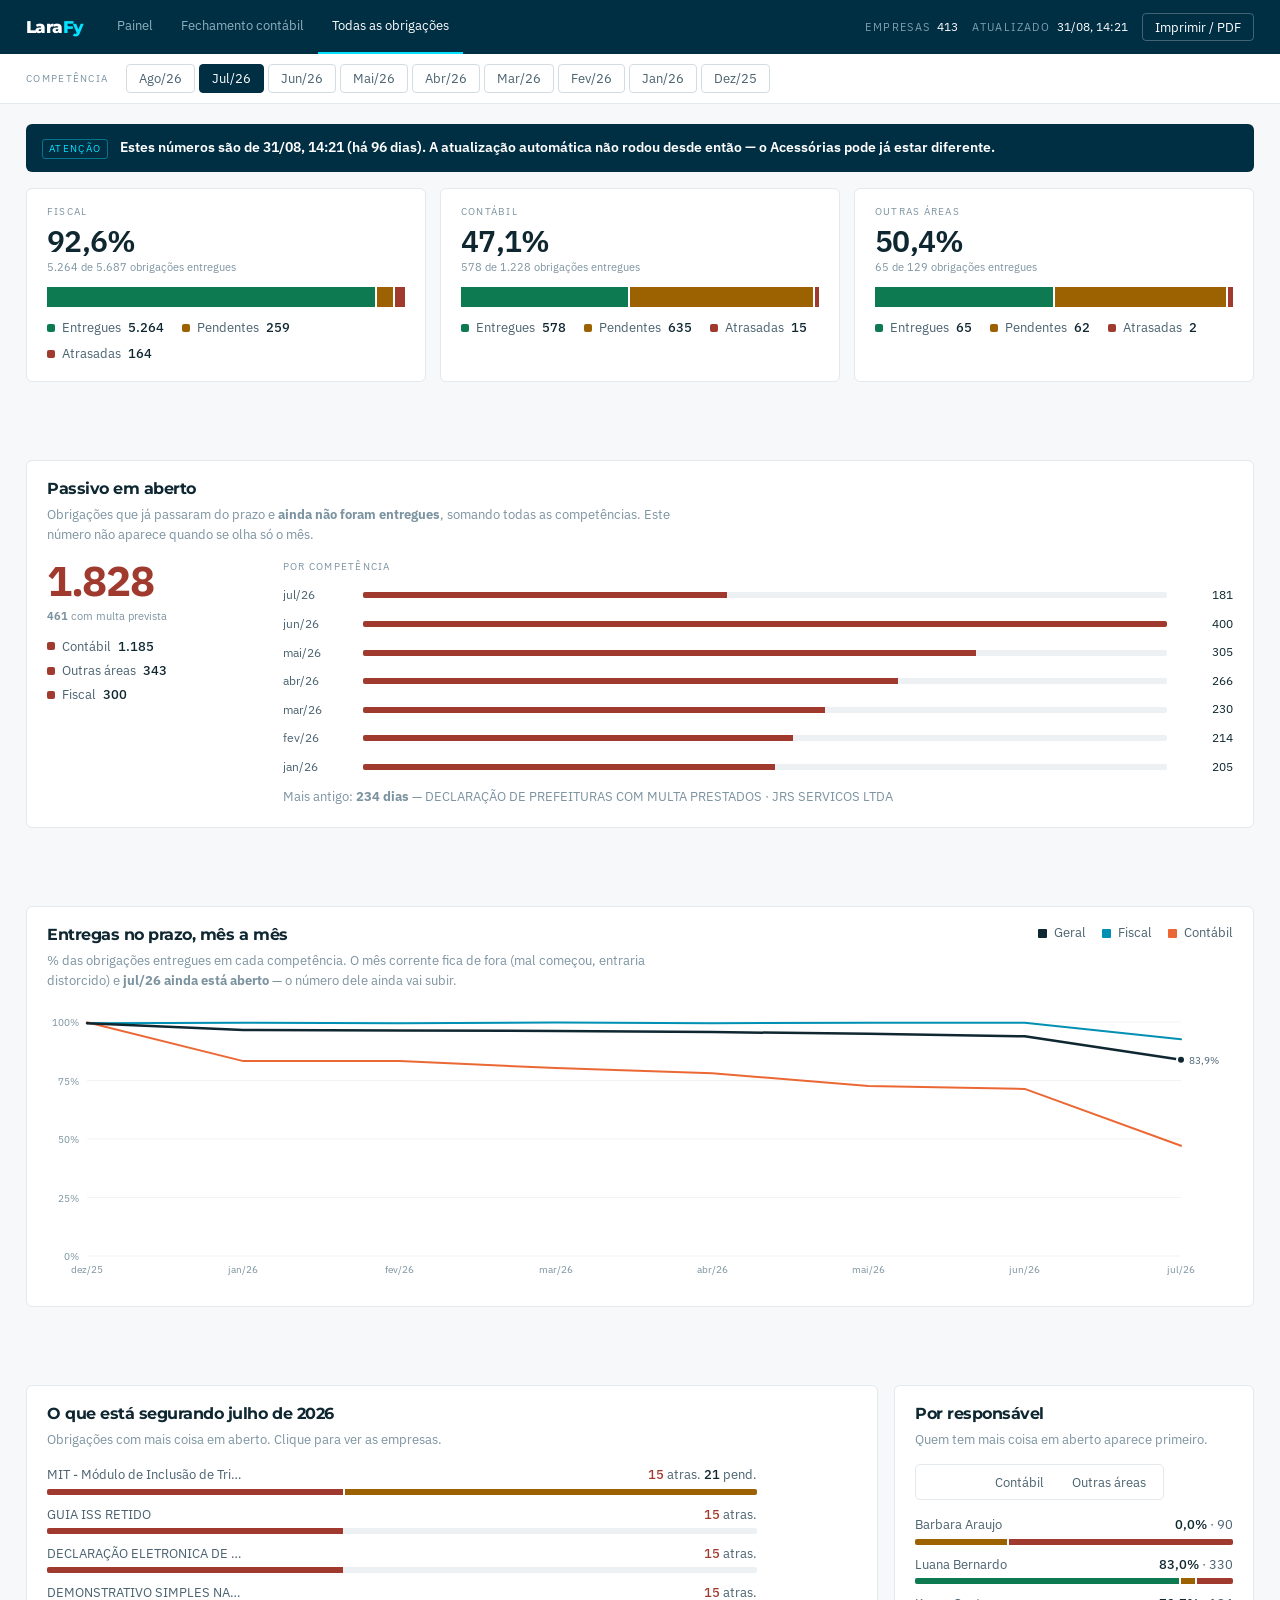
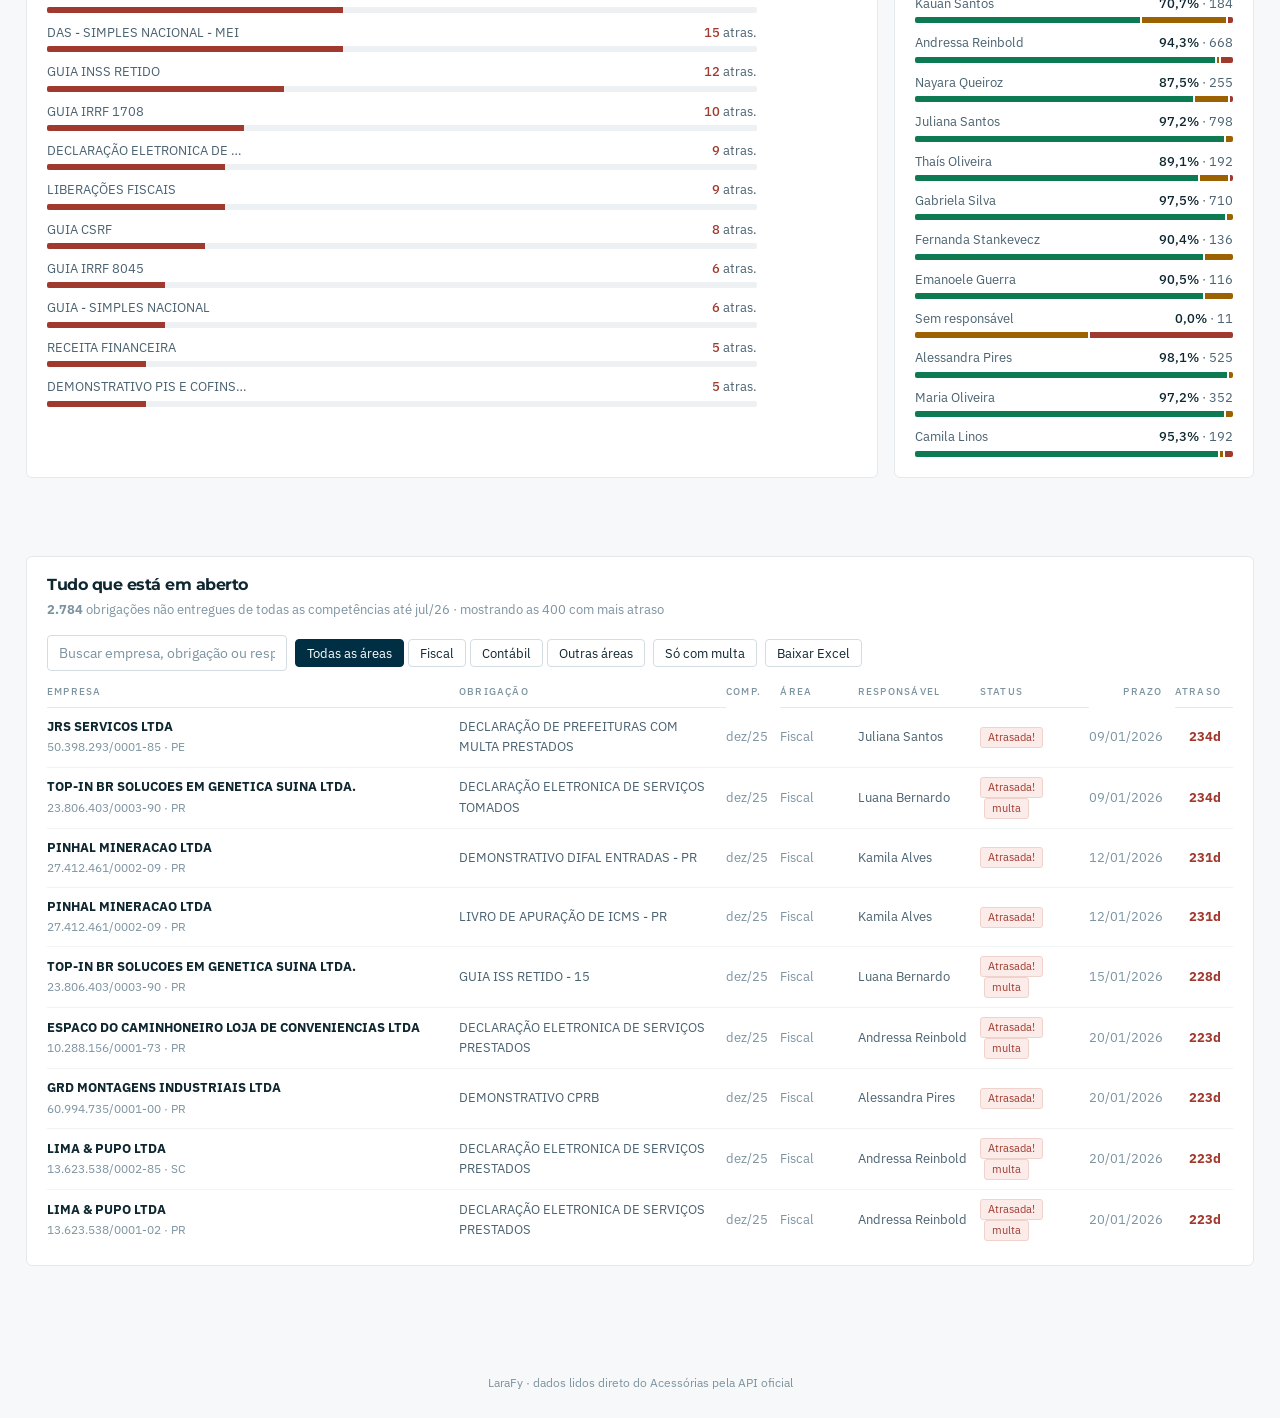
==== commit 02c3e1d9: "Mapa de fontes: Plex Sans no numero, Montserrat so no titulo Regra nova:   texto/interface/tabela   " ====
--- a/operacional.html
+++ b/operacional.html
@@ -5,7 +5,11 @@
 <meta name="viewport" content="width=device-width, initial-scale=1.0">
 <meta name="robots" content="noindex, nofollow, noarchive">
 <title>Painel Operacional · LaraFy</title>
+<link rel="preconnect" href="https://fonts.googleapis.com">
+<link rel="preconnect" href="https://fonts.gstatic.com" crossorigin>
+<link rel="stylesheet" href="https://fonts.googleapis.com/css2?family=IBM+Plex+Mono:wght@400;500&family=IBM+Plex+Sans:wght@400;500;600;700&family=Montserrat:wght@600;700&display=swap">
 <link rel="stylesheet" href="kit.css">
+<link rel="stylesheet" href="fontes.css">
 <link rel="stylesheet" href="estilo.css">
 </head>
 <body>
--- a/fontes.css
+++ b/fontes.css
@@ -0,0 +1,51 @@
+/* ============================================================
+   Mapa de fontes LaraFy — regra do dia 31/08/2026.
+
+   | Onde                                | Fonte                          |
+   |-------------------------------------|--------------------------------|
+   | Texto, interface e tabelas          | IBM Plex Sans 400/500          |
+   | Títulos institucionais              | Montserrat 600/700             |
+   | KPIs e números grandes              | IBM Plex Sans 600/700          |
+   | Valores, datas e percentuais        | IBM Plex Sans + tabular-nums   |
+   | CNPJ, códigos, IDs e dados técnicos | IBM Plex Mono 400/500          |
+
+   Este arquivo vem DEPOIS do kit.css de propósito. O kit é cópia do
+   enxoval e segue a regra antiga (mono em número); não se edita ele
+   aqui — a regra nova mora neste arquivo, num lugar só, e some inteira
+   se um dia voltar atrás.
+   ============================================================ */
+
+/* --- Títulos institucionais: Montserrat 600/700 ------------------- */
+h1, h2, .topo h1 { font-family:var(--fd); font-weight:700; }
+
+/* --- Texto, interface e tabelas: IBM Plex Sans 400/500 ------------ */
+.olho, .marca, .idx, .migalha, .nota, .txt-est, .peca .lab, .mrc,
+.faixa-num .r, .faixa-num .d, th, .colunas b .dica,
+.comp-rot, .fonte, .nav-comp .agora, .tit-graf, .card-sub {
+  font-family:var(--fb);
+}
+.olho, .marca, .peca .lab, .faixa-num .r, th, .comp-rot { font-weight:500; }
+
+/* --- Valores, datas e percentuais: Plex Sans + tabular ------------ */
+.faixa-num .v, .n, .legenda b, .deitadas .l1 u, .aviso .n,
+.abre .pc, .abre .txt .l1 u, .nav-comp .agora,
+.eixo u, .eixo-t, .rot-l, .meses span, .meses-r span, .bar-val, .axis-txt {
+  font-family:var(--fb);
+  font-variant-numeric:tabular-nums;
+}
+
+/* --- KPIs e números grandes: Plex Sans 600/700 -------------------- */
+/* O -.045em era do Montserrat, que é mais estreito. No Plex Sans nesse
+   corpo os algarismos encostam um no outro. */
+.abre .pc { font-weight:700; letter-spacing:-.03em; }
+.abre .pc em { font-weight:600; }
+.faixa-num .v { font-weight:600; }
+.abre .txt .l1 { font-family:var(--fb); font-weight:600; }
+
+/* --- CNPJ, códigos, IDs e dado técnico: IBM Plex Mono 400/500 ----- */
+.mono, .cnpj, code, kbd, samp { font-family:var(--fm); font-weight:400; }
+
+/* A dica do gráfico é texto com data e percentual dentro; o kit a define
+   com seletor de dois níveis (.colunas b .dica), então precisa do mesmo
+   peso de seletor para valer. */
+.colunas b .dica { font-family:var(--fb); font-variant-numeric:tabular-nums; }
--- a/estilo.css
+++ b/estilo.css
@@ -20,8 +20,14 @@
   line-height: 1.55;
   -webkit-font-smoothing: antialiased;
 }
-.mono, .num { font-family: var(--fm); font-variant-numeric: tabular-nums; }
-.titulo, .card-title, .brand-name, .hero-num, .tile-val { font-family: var(--fd); }
+/* mono so em dado tecnico (CNPJ, codigo, ID) - regra de fontes 31/08/2026 */
+.mono { font-family: var(--fm); font-weight:400; font-variant-numeric: tabular-nums; }
+.num  { font-family: var(--fb); font-variant-numeric: tabular-nums; }
+/* Montserrat so em titulo institucional. KPI (.hero-num, .tile-val) e
+   numero grande: IBM Plex Sans 600/700 - regra de fontes 31/08/2026. */
+.titulo, .card-title, .brand-name { font-family: var(--fd); font-weight:700; }
+.hero-num { font-family: var(--fb); font-weight:700;
+            font-variant-numeric: tabular-nums; }
 .muted { color: var(--fr); }
 
 /* ------------------------------------------------------------- topo */
@@ -36,7 +42,7 @@
 .brand-name i { color:#07E0FF; font-style:normal; }
 .brand-ctx { font-size:13px; color:#8FB0C0; }
 .head-right { display:flex; align-items:center; gap:14px; font-size:12px; }
-.pill { display:flex; gap:7px; align-items:center; font-family: var(--fm); }
+.pill { display:flex; gap:7px; align-items:center; font-family: var(--fb); }
 .pill-lbl { color:#7FA0B2; font-size:10.5px; letter-spacing:.13em; text-transform:uppercase; }
 .pill-val { color:#fff; font-variant-numeric: tabular-nums; }
 .btn-print {
@@ -60,7 +66,7 @@
   position:sticky; top:0; z-index:20;
 }
 .filter-label {
-  font-family: var(--fm); font-size:10px; letter-spacing:.13em;
+  font-family: var(--fb); font-size:10px; letter-spacing:.13em;
   text-transform:uppercase; color: var(--fr);
 }
 .comp-list { display:flex; gap:4px; flex-wrap:wrap; }
@@ -89,7 +95,7 @@
 @media (max-width:1080px) { .top { grid-template-columns:1fr; } }
 
 .hero { padding:18px 20px 20px; }
-.hero-cap { font-family: var(--fm); font-size:10px; letter-spacing:.13em;
+.hero-cap { font-family: var(--fb); font-size:10px; letter-spacing:.13em;
             text-transform:uppercase; color: var(--fr); margin-bottom:8px; }
 .hero-num { font-weight:800; font-size:52px; line-height:1; letter-spacing:-.045em;
             font-variant-numeric: tabular-nums; }
@@ -98,7 +104,8 @@
 .hero-barra i { display:block; height:100%; }
 .hero-barra i + i { border-left:2px solid var(--pap); }
 .hero-count { margin-top:12px; font-size:14px; }
-.hero-count b { font-family: var(--fm); font-weight:500; }
+.hero-count b { font-family: var(--fb); font-weight:600;
+                font-variant-numeric: tabular-nums; }
 .hero-prazo { margin-top:4px; font-size:13px; color: var(--fr); }
 
 /* peça do kit: faixa de números */
@@ -111,11 +118,12 @@
 @media (max-width:900px) { .tile:nth-child(2) { border-right:0; } }
 .tile-top { display:flex; align-items:center; gap:7px; }
 .dot { width:8px; height:8px; border-radius:2px; flex:none; }
-.tile-lbl { font-family: var(--fm); font-size:9.5px; letter-spacing:.13em;
+.tile-lbl { font-family: var(--fb); font-size:9.5px; letter-spacing:.13em;
             text-transform:uppercase; color: var(--fr); }
-.tile-val { font-family: var(--fm); font-size:25px; font-weight:500; letter-spacing:-.025em;
+.tile-val { font-family: var(--fb); font-size:25px; font-weight:600; letter-spacing:-.025em;
+            font-variant-numeric: tabular-nums;
             margin:5px 0 2px; line-height:1.1; font-variant-numeric: tabular-nums; }
-.tile-sub { font-family: var(--fm); font-size:10.5px; color: var(--fr); min-height:14px; }
+.tile-sub { font-family: var(--fb); font-size:10.5px; color: var(--fr); min-height:14px; }
 .tile-bar { display:none; }
 
 .split-2 { display:grid; grid-template-columns:1fr 360px; gap:16px; }
@@ -128,13 +136,14 @@
 .chart-wrap { position:relative; }
 svg { display:block; width:100%; overflow:visible; }
 .grid-line { stroke: var(--fio2); stroke-width:1; }
-.axis-txt { fill: var(--fr); font-family: var(--fm); font-size:9.5px; }
+.axis-txt { fill: var(--fr); font-family: var(--fb); font-size:9.5px;
+            font-variant-numeric: tabular-nums; }
 .axis-txt.b { fill: var(--tin2); }
 
 .tip {
   position:absolute; pointer-events:none; opacity:0; transition:opacity var(--t) var(--curva);
   background: var(--tin); color: var(--pap); border-radius:3px; padding:8px 11px;
-  font-family: var(--fm); font-size:11.5px; z-index:30; white-space:nowrap;
+  font-family: var(--fb); font-size:11.5px; z-index:30; white-space:nowrap;
   transform:translate(-50%,-100%);
 }
 .tip-row { display:flex; align-items:center; gap:7px; margin-top:3px; }
@@ -150,7 +159,8 @@
              overflow:hidden; display:flex; }
 .bar-track i { height:100%; display:block; }
 .bar-track i + i { border-left:2px solid var(--pap); }
-.bar-val { font-family: var(--fm); font-size:12.5px; color: var(--tin2);
+.bar-val { font-family: var(--fb); font-size:12.5px; color: var(--tin2);
+           font-variant-numeric: tabular-nums;
            font-variant-numeric: tabular-nums; }
 .bar-val b { color: var(--tin); font-weight:500; }
 /* nome à esquerda, valor à direita, barra embaixo — como no kit */
@@ -182,7 +192,7 @@
 table { width:100%; border-collapse:collapse; font-size:13px; }
 thead th {
   position:sticky; top:0; background: var(--pap); text-align:left;
-  font-family: var(--fm); font-weight:500; font-size:9.5px; letter-spacing:.13em;
+  font-family: var(--fb); font-weight:500; font-size:9.5px; letter-spacing:.13em;
   text-transform:uppercase; color: var(--fr); padding:0 12px 8px 0;
   border-bottom:1px solid var(--fio); white-space:nowrap; z-index:2;
 }
@@ -191,12 +201,12 @@
 tbody tr { transition: background var(--t-micro) var(--curva); }
 tbody tr:hover { background: var(--reb); }
 tbody tr:last-child td { border-bottom:0; }
-.num { text-align:right; font-family: var(--fm); font-variant-numeric: tabular-nums; white-space:nowrap; }
+.num { text-align:right; font-family: var(--fb); font-variant-numeric: tabular-nums; white-space:nowrap; }
 
 /* peça do kit: marca de estado */
 .tag {
   display:inline-flex; align-items:center; gap:5px; border:1px solid; border-radius:3px;
-  padding:1px 7px; font-family: var(--fm); font-size:11px; white-space:nowrap;
+  padding:1px 7px; font-family: var(--fb); font-size:11px; white-space:nowrap;
 }
 .tag.ok   { color: var(--ok);  background: var(--okF);  border-color: var(--okB); }
 .tag.wait { color: var(--al);  background: var(--alF);  border-color: var(--alB); }
@@ -209,17 +219,18 @@
 .erro { padding:14px; border-radius: var(--r); background: var(--malF);
         color: var(--mal); border:1px solid var(--malB); font-size:13.5px; }
 
-/* peça do kit: aviso */
+/* Aviso em navy, não no âmbar do kit: um bloco âmbar grande vira a caixinha
+   amarela genérica. O âmbar continua nas marcas de estado pequenas (.tag). */
 .aviso {
-  display:flex; gap:10px; align-items:flex-start;
-  background: var(--alF); border:1px solid var(--alB); color: var(--al);
-  padding:11px 14px; border-radius: var(--r); font-size:13.5px;
-}
-.aviso b { color: var(--al); font-weight:600; }
+  display:flex; gap:12px; align-items:flex-start;
+  background:#002E43; border:0; color:#C9DEE8;
+  padding:13px 16px; border-radius: var(--r2); font-size:13.5px; line-height:1.55;
+}
+.aviso b { color:#fff; font-weight:600; }
 .aviso-icone {
-  flex:none; font-family: var(--fm); font-size:10px; letter-spacing:.13em;
-  text-transform:uppercase; border:1px solid var(--alB); border-radius:3px;
-  padding:1px 6px; margin-top:2px;
+  flex:none; font-family: var(--fb); font-size:10px; letter-spacing:.13em;
+  text-transform:uppercase; color:#07E0FF; border:1px solid rgba(7,224,255,.4);
+  border-radius:3px; padding:1px 6px; margin-top:2px;
 }
 .aviso-linha + .aviso-linha { margin-top:6px; }
 
@@ -227,30 +238,34 @@
 .times { display:grid; grid-template-columns:repeat(3,1fr); gap:14px; }
 @media (max-width:980px) { .times { grid-template-columns:1fr; } }
 .time-card { padding:16px 20px 18px; }
-.time-nome { font-family: var(--fm); font-size:9.5px; letter-spacing:.13em;
+.time-nome { font-family: var(--fb); font-size:9.5px; letter-spacing:.13em;
              text-transform:uppercase; color: var(--fr); }
-.time-pct { font-family: var(--fm); font-size:30px; font-weight:500; letter-spacing:-.025em;
+.time-pct { font-family: var(--fb); font-size:30px; font-weight:600; letter-spacing:-.025em;
+            font-variant-numeric: tabular-nums;
             line-height:1.1; margin:5px 0 2px; font-variant-numeric: tabular-nums; }
-.time-sub { font-family: var(--fm); font-size:10.5px; color: var(--fr); }
+.time-sub { font-family: var(--fb); font-size:10.5px; color: var(--fr); }
 .empilhada { display:flex; gap:2px; height:20px; margin-top:12px; }
 .empilhada i { display:block; }
 .empilhada i + i { border-left:0; }
 .empilhada-leg { display:flex; flex-wrap:wrap; gap:6px 18px; margin-top:11px; }
 .empilhada-leg span { display:flex; align-items:center; gap:7px; font-size:12.5px; color: var(--tin2); }
-.empilhada-leg b { font-family: var(--fm); color: var(--tin); font-weight:500;
+.empilhada-leg b { font-family: var(--fb); color: var(--tin); font-weight:500;
+                   font-variant-numeric: tabular-nums;
                    font-variant-numeric: tabular-nums; }
 
 .passivo { }
-.passivo-num { font-family: var(--fm); font-size:42px; font-weight:500; letter-spacing:-.03em;
+.passivo-num { font-family: var(--fb); font-size:42px; font-weight:700; letter-spacing:-.03em;
+               font-variant-numeric: tabular-nums;
                line-height:1; color: var(--mal); font-variant-numeric: tabular-nums; }
 .passivo-grid { display:grid; grid-template-columns:210px 1fr; gap:26px; align-items:start; }
 @media (max-width:860px) { .passivo-grid { grid-template-columns:1fr; } }
 .mini { display:grid; gap:10px; }
 .mini-row { display:grid; grid-template-columns:70px 1fr 56px; gap:10px; align-items:center; }
-.mini-row span:first-child { font-family: var(--fm); font-size:11.5px; color: var(--tin2); }
+.mini-row span:first-child { font-family: var(--fb); font-size:11.5px; color: var(--tin2); }
 .mini-track { height:6px; background: var(--trilho); border-radius:2px; overflow:hidden; }
 .mini-track i { display:block; height:100%; background: var(--mal); }
-.mini-val { font-family: var(--fm); font-size:12px; text-align:right;
+.mini-val { font-family: var(--fb); font-size:12px; text-align:right;
+            font-variant-numeric: tabular-nums;
             font-variant-numeric: tabular-nums; }
 
 /* peça do kit: abas com linha inferior */
